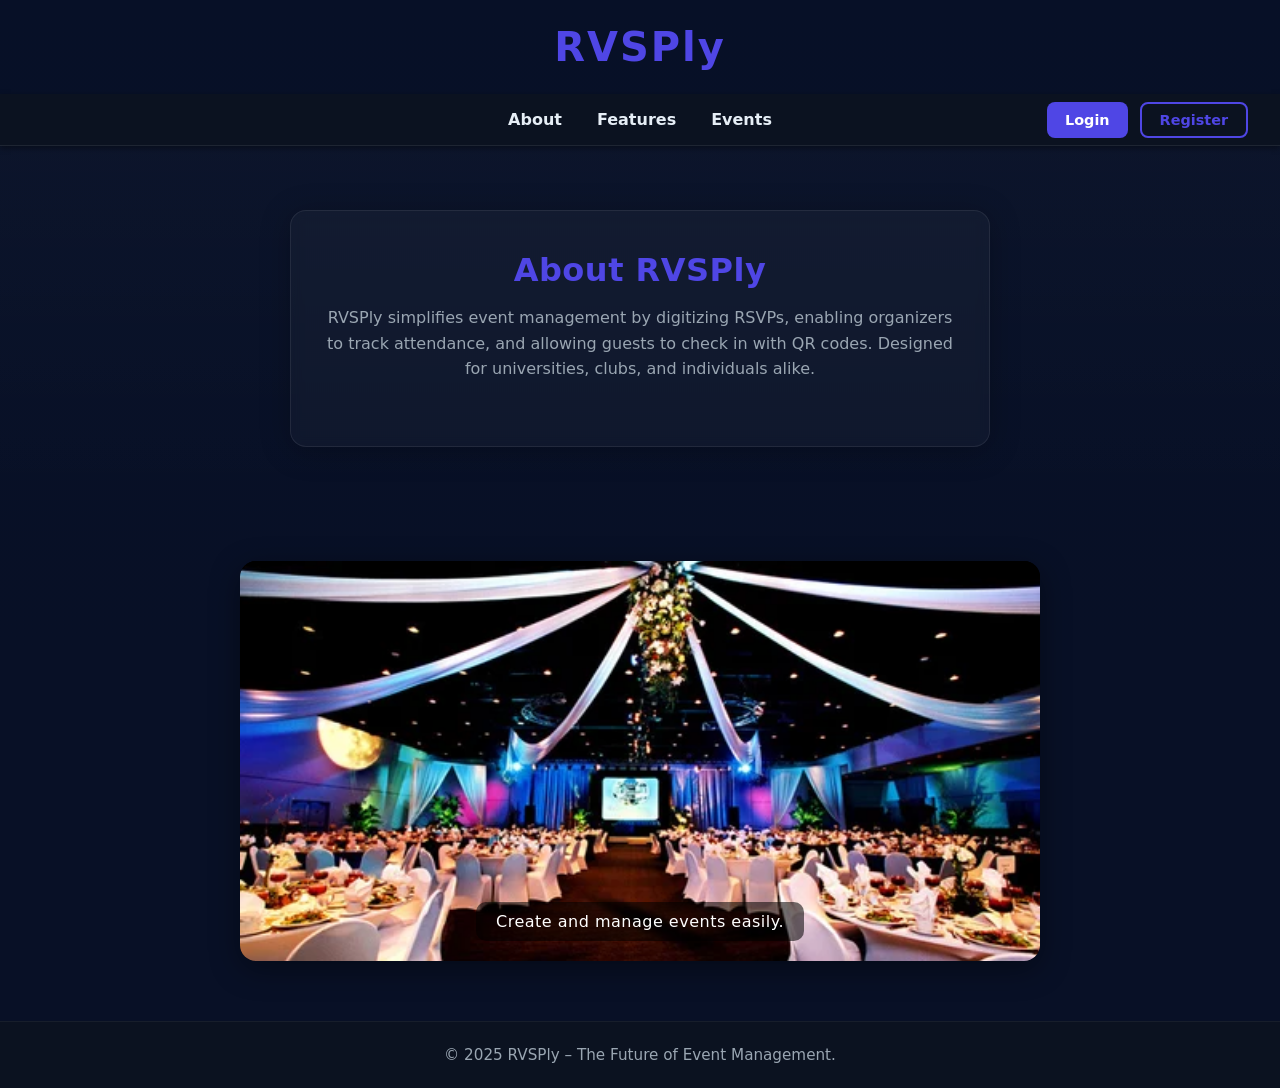
==== frontend/html/index.html @ 05a16db5 "Completed Project" ====
<!DOCTYPE html>
<html lang="en">
<head>
  <meta charset="UTF-8">
  <meta name="viewport" content="width=device-width, initial-scale=1.0">
  <title>RVSPly – The Future of Event Management</title>
  <link rel="stylesheet" href="../style/main.css">
</head>
<body>

  <!-- LOGO -->
  <header class="header">
    <h1 class="logo" id="logo">RVSPly</h1>
  </header>

<!-- NAVBAR -->
<nav class="navbar">
  <div class="nav-center">
    <ul class="nav-links">
      <li><a href="#about">About</a></li>
      <li><a href="#carousel">Features</a></li>
      <li><a href="dashboard.html">Events</a></li>
    </ul>
  </div>

  <div class="nav-auth">
    <button id="loginBtn" class="btn small">Login</button>
    <button id="registerBtn" class="btn ghost small">Register</button>
    <button id="logoutBtn" class="btn ghost small" style="display:none;">Logout</button>
  </div>
</nav>

  <!-- ABOUT SECTION -->
<section id="about" class="about">
  <div class="about-text">
    <h2>About RVSPly</h2>
    <p>
      RVSPly simplifies event management by digitizing RSVPs, enabling organizers to track attendance,
      and allowing guests to check in with QR codes. Designed for universities, clubs, and individuals alike.
    </p>
  </div>
</section>


  <!-- CAROUSEL SECTION -->
  <section id="carousel" class="carousel">
  <div class="slides">
    <div class="slide active">
      <img src="../images/carousel1.jpg" alt="Slide 1">
      <div class="caption">Create and manage events easily.</div>
    </div>
    <div class="slide">
      <img src="../images/carousel2.jpg" alt="Slide 2">
      <div class="caption">RSVP online with a click.</div>
    </div>
    <div class="slide">
      <img src="../images/carousel3.jpg" alt="Slide 3">
      <div class="caption">QR-based guest check-in.</div>
    </div>
  </div>
</section>

  
  <!-- LOGIN MODAL -->
<div id="loginModal" class="modal-overlay">
  <div class="modal-box">
    <h2>Login to Continue</h2>
    <p>Please login to view and manage events.</p>

    <input type="text" id="loginUsername" placeholder="Username">
    <input type="password" id="loginPassword" placeholder="Password">

    <div class="modal-actions">
      <button id="confirmLogin" class="btn small">Login</button>
      <button id="cancelLogin" class="btn ghost small">Cancel</button>
    </div>

    <div class="modal-footer">
      <p>New to <strong>RVSPly</strong>? 
        <a href="#" id="openRegisterLink">Create an account</a>
      </p>
    </div>
  </div>
</div>


<!-- REGISTER MODAL -->
<div id="registerModal" class="modal-overlay">
  <div class="modal-box">
    <h2>Create an Account</h2>
    <p>Register to start managing and attending events with RVSPly.</p>

    <input type="text" id="regUsername" placeholder="Username">
    <input type="email" id="regEmail" placeholder="Email Address">
    <input type="password" id="regPassword" placeholder="Password">

    <div class="modal-actions">
      <button id="confirmRegister" class="btn small">Register</button>
      <button id="cancelRegister" class="btn ghost small">Cancel</button>
    </div>

    <div class="modal-footer">
      <p>Already have an account? 
        <a href="#" id="openLoginLink">Login here</a>
      </p>
    </div>
  </div>
</div>


<!-- FOOTER -->
  <footer>
    <p>© 2025 RVSPly – The Future of Event Management.</p>
  </footer>


<script src="../script/main.js"></script>
<script>
document.addEventListener("DOMContentLoaded", () => {
  const slides = document.querySelectorAll(".slide");
  const slidesContainer = document.querySelector(".slides");
  let currentSlide = 0;
  const totalSlides = slides.length;

  // Auto Slide
  function showSlide(index) {
    slidesContainer.style.transform = `translateX(-${index * 100}%)`;
    slides.forEach((slide, i) => {
      slide.classList.toggle("active", i === index);
    });
  }

  function nextSlide() {
    currentSlide = (currentSlide + 1) % totalSlides;
    showSlide(currentSlide);
  }

  let autoSlide = setInterval(nextSlide, 2000); 

  // Pause on hover
  const carousel = document.querySelector(".carousel");
  carousel.addEventListener("mouseenter", () => clearInterval(autoSlide));
  carousel.addEventListener("mouseleave", () => autoSlide = setInterval(nextSlide, 3500));

  // Swipe for mobile
  let startX = 0;
  carousel.addEventListener("touchstart", (e) => (startX = e.touches[0].clientX));
  carousel.addEventListener("touchend", (e) => {
    const endX = e.changedTouches[0].clientX;
    if (startX - endX > 50) nextSlide(); // swipe left → next
    if (endX - startX > 50) {
      currentSlide = (currentSlide - 1 + totalSlides) % totalSlides;
      showSlide(currentSlide); // swipe right → prev
    }
  });

  // Initial setup
  showSlide(currentSlide);
});
</script>

</body>
</html>
---- frontend/style/main.css ----
:root {
  --bg: #0f1724;
  --card: #0b1220;
  --muted: #9aa6b2;
  --accent: #4f46e5;
  --glass: rgba(255, 255, 255, 0.04);
}

* {
  margin: 0;
  padding: 0;
  box-sizing: border-box;
  font-family: Inter, ui-sans-serif, system-ui, -apple-system, "Segoe UI", Roboto, "Helvetica Neue", Arial;
}

body {
  background: linear-gradient(180deg, #071027 0%, #081026 60%);
  color: #e6eef6;
  padding: 0;
  overflow-x: hidden;
}

/* HEADER (Logo) */
.header {
  text-align: center;
  padding: 1.5rem 0;
}

.logo {
  font-size: 2.5rem;
  font-weight: 800;
  color: var(--accent);
  cursor: pointer;
  letter-spacing: 2px;
  transition: 0.3s ease;
}

.logo:hover {
  color: #706eff;
}

/* NAVBAR (Refined Center Alignment + Animated Buttons) */
.navbar {
  display: flex;
  justify-content: center;
  align-items: center;
  background: var(--card);
  padding: 1rem 2rem;
  border-bottom: 1px solid rgba(255, 255, 255, 0.08);
  box-shadow: 0 2px 6px rgba(0, 0, 0, 0.4);
  position: relative;
}

/* Center the main links */
.nav-center {
  flex: 1;
  display: flex;
  justify-content: center;
}

.nav-links {
  list-style: none;
  display: flex;
  gap: 35px;
}

.nav-links a {
  text-decoration: none;
  color: #e6eef6;
  font-weight: 600;
  transition: color 0.3s ease;
}

.nav-links a:hover {
  color: var(--accent);
}

/* Auth buttons aligned right */
.nav-auth {
  position: absolute;
  right: 2rem;
  display: flex;
  gap: 12px;
}

/* Button base style */
.btn.small {
  padding: 8px 18px;
  font-size: 0.9rem;
  border-radius: 8px;
  cursor: pointer;
  transition: all 0.3s ease;
}

/* Login (solid blue) */
.btn.small {
  background: var(--accent);
  color: #fff;
  border: none;
  font-weight: 600;
  box-shadow: 0 0 0 rgba(79, 70, 229, 0);
}

.btn.small:hover {
  background: #5b54ff;
  transform: translateY(-2px);
  box-shadow: 0 6px 20px rgba(79, 70, 229, 0.4);
}

.btn.small:active {
  transform: scale(0.96);
}

/* Register (outlined) */
.btn.ghost.small {
  background: transparent;
  border: 2px solid var(--accent);
  color: var(--accent);
}

.btn.ghost.small:hover {
  background: var(--accent);
  color: #fff;
  box-shadow: 0 6px 20px rgba(79, 70, 229, 0.3);
}

.btn.ghost.small:active {
  transform: scale(0.96);
}


/* ABOUT SECTION */
/* ABOUT SECTION (Polished Card Style) */
.about {
  display: flex;
  justify-content: center;
  align-items: center;
  padding: 4rem 1.5rem;
  background: linear-gradient(180deg, rgba(255,255,255,0.02), transparent);
}

.about-text {
  background: rgba(255, 255, 255, 0.03);
  backdrop-filter: blur(6px);
  border: 1px solid rgba(255, 255, 255, 0.08);
  padding: 2.5rem 2rem;
  border-radius: 16px;
  max-width: 700px;
  text-align: center;
  box-shadow: 0 4px 30px rgba(0, 0, 0, 0.25);
  transition: transform 0.3s ease, box-shadow 0.3s ease;
}

.about-text:hover {
  transform: translateY(-4px);
  box-shadow: 0 8px 40px rgba(0, 0, 0, 0.4);
}

.about h2 {
  font-size: 2rem;
  color: var(--accent);
  margin-bottom: 1rem;
  letter-spacing: 0.5px;
}

.about p {
  color: var(--muted);
  line-height: 1.6;
  margin-bottom: 1.5rem;
  font-size: 1rem;
}

.login-options {
  margin-top: 1.5rem;
}

.login-options .btn {
  margin: 0 10px;
}


/* CAROUSEL (Boxed Version — Cleaned) */
#carousel {
  margin-top: 50px;
  margin-bottom: 60px;
}

.carousel {
  position: relative;
  width: 80%;
  max-width: 800px;
  height: 400px;
  margin: 3rem auto;
  border-radius: 16px;
  overflow: hidden;
  background: var(--card);
  box-shadow: 0 8px 30px rgba(0, 0, 0, 0.4);
}

.slides {
  display: flex;
   transition: transform 0.8s cubic-bezier(0.45, 0, 0.55, 1);
  height: 100%;
  width: 100%;
}

.slide {
  min-width: 100%;
  flex-shrink: 0;
  height: 100%;
  position: relative;
  display: flex;
  align-items: center;
  justify-content: center;
  background: #000;
}


.slide img {
  width: 100%;
  height: 100%;
  object-fit: cover;
  object-position: center;
  border-radius: 12px;
  transition: transform 0.5s ease;
}


.slide img:hover {
  transform: scale(1.02);
}

.caption {
  position: absolute;
  bottom: 20px;
  left: 50%;
  transform: translateX(-50%);
  background: rgba(0, 0, 0, 0.55);
  color: white;
  padding: 10px 20px;
  border-radius: 10px;
  font-size: 1rem;
  letter-spacing: 0.5px;
  text-align: center;
}


/* FOOTER */
footer {
  background: var(--card);
  color: var(--muted);
  text-align: center;
  padding: 1.5rem 0;
  font-size: 0.95rem;
  border-top: 1px solid rgba(255, 255, 255, 0.05);
  margin-top: 2rem;
}

/* LOGIN MODAL */
.modal-overlay {
  position: fixed;
  inset: 0;
  background: rgba(0, 0, 0, 0.65);
  display: none;
  justify-content: center;
  align-items: center;
  z-index: 999;
  backdrop-filter: blur(4px);
}



.modal-box h2 {
  color: var(--accent);
  margin-bottom: 0.5rem;
}

.modal-box p {
  color: var(--muted);
  margin-bottom: 1rem;
}

.modal-box input {
  width: 100%;
  padding: 10px;
  margin-bottom: 1rem;
  border-radius: 8px;
  border: 1px solid rgba(255, 255, 255, 0.08);
  background: rgba(255, 255, 255, 0.03);
  color: #e6eef6;
}

.modal-actions {
  display: flex;
  justify-content: center;
  gap: 10px;
}

@keyframes fadeIn {
  from {
    opacity: 0;
    transform: translateY(-10px);
  }
  to {
    opacity: 1;
    transform: translateY(0);
  }
}
@keyframes slideDown {
  from {
    opacity: 0;
    transform: translateY(-30px);
  }
  to {
    opacity: 1;
    transform: translateY(0);
  }
}

.modal-box {
  background: var(--card);
  padding: 2rem;
  border-radius: 14px;
  width: 90%;
  max-width: 400px;
  text-align: center;
  box-shadow: 0 10px 40px rgba(0, 0, 0, 0.5);
  animation: fadeIn 0.3s ease;
}
.modal-footer {
  margin-top: 1rem;
  text-align: center;
  color: var(--muted);
  font-size: 0.9rem;
}

.modal-footer a {
  color: var(--accent);
  text-decoration: none;
  font-weight: 600;
  margin-left: 4px;
  transition: color 0.3s ease;
}

.modal-footer a:hover {
  color: #706eff;
  text-decoration: underline;
}

.modal-footer a {
  color: var(--accent);
  text-decoration: none;
  font-weight: 600;
  transition: 0.2s ease;
}

.modal-footer a:hover {
  text-decoration: underline;
  color: #706eff;
}
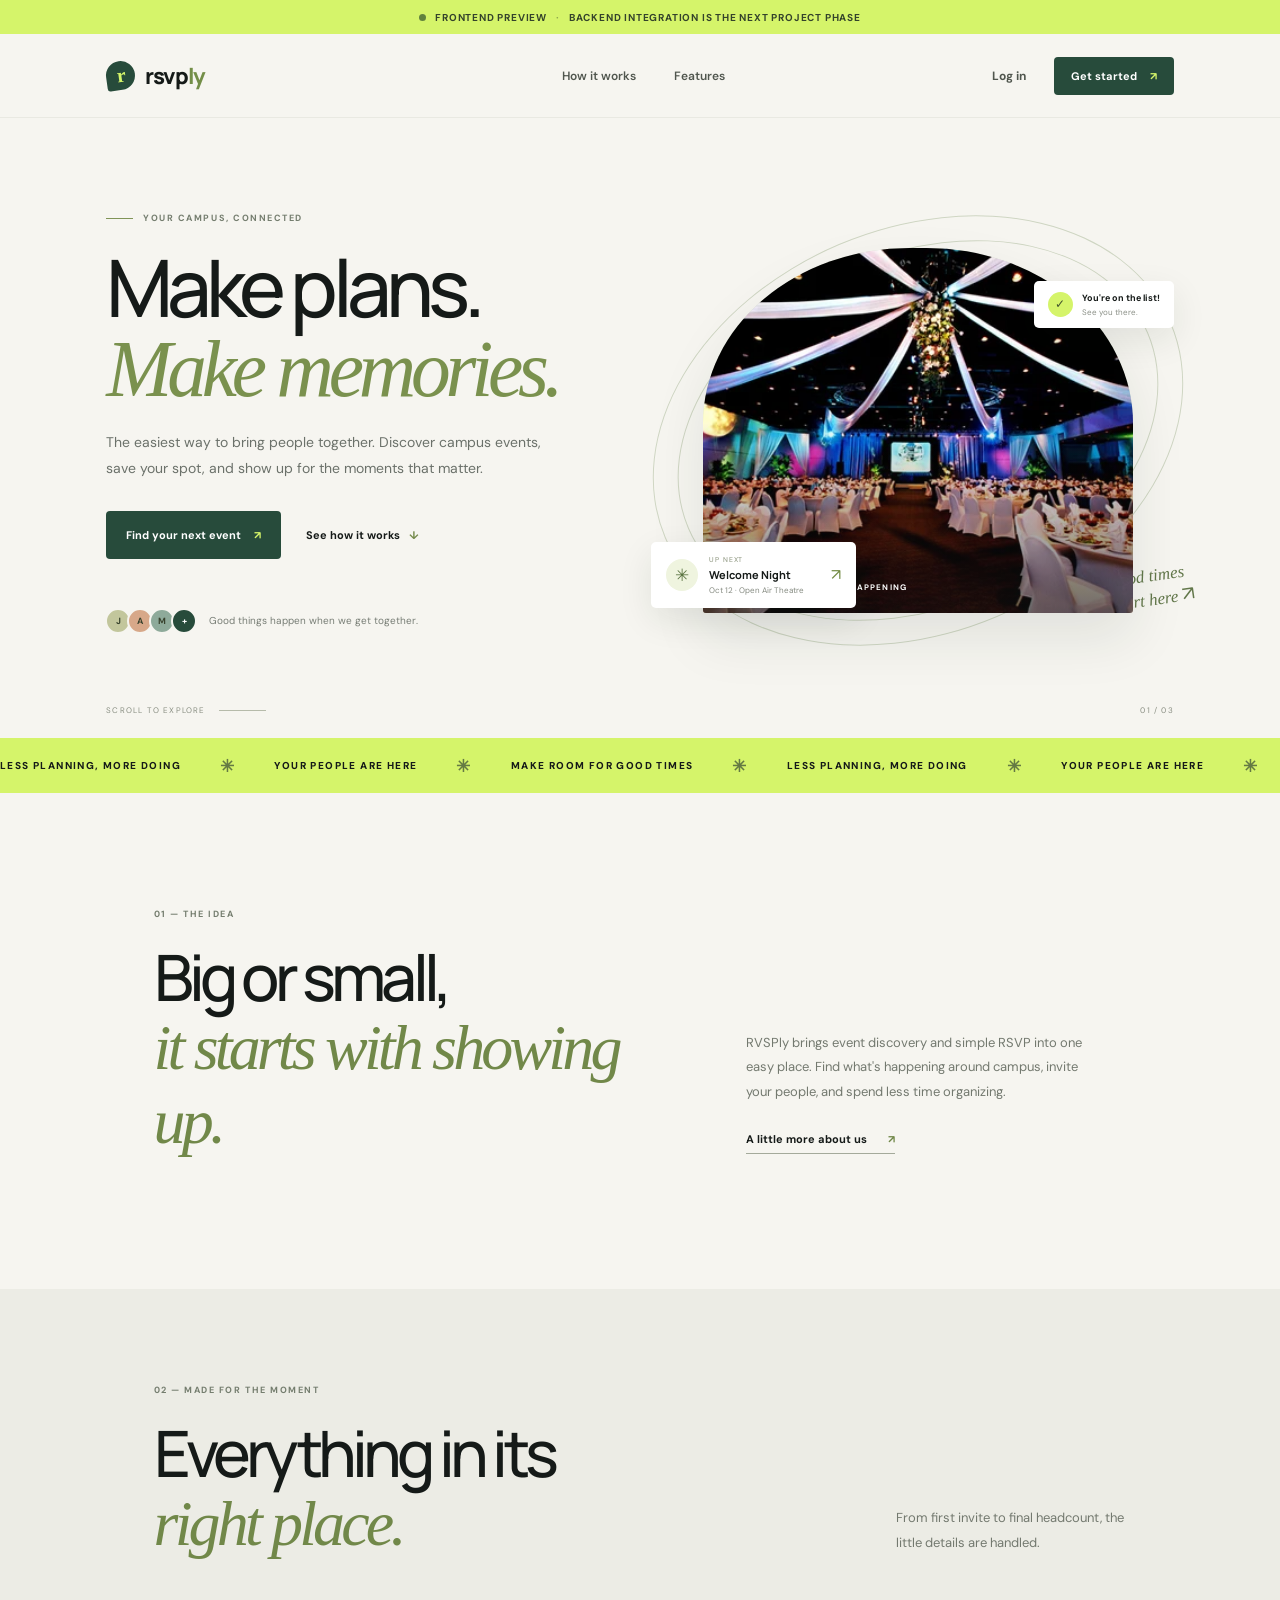
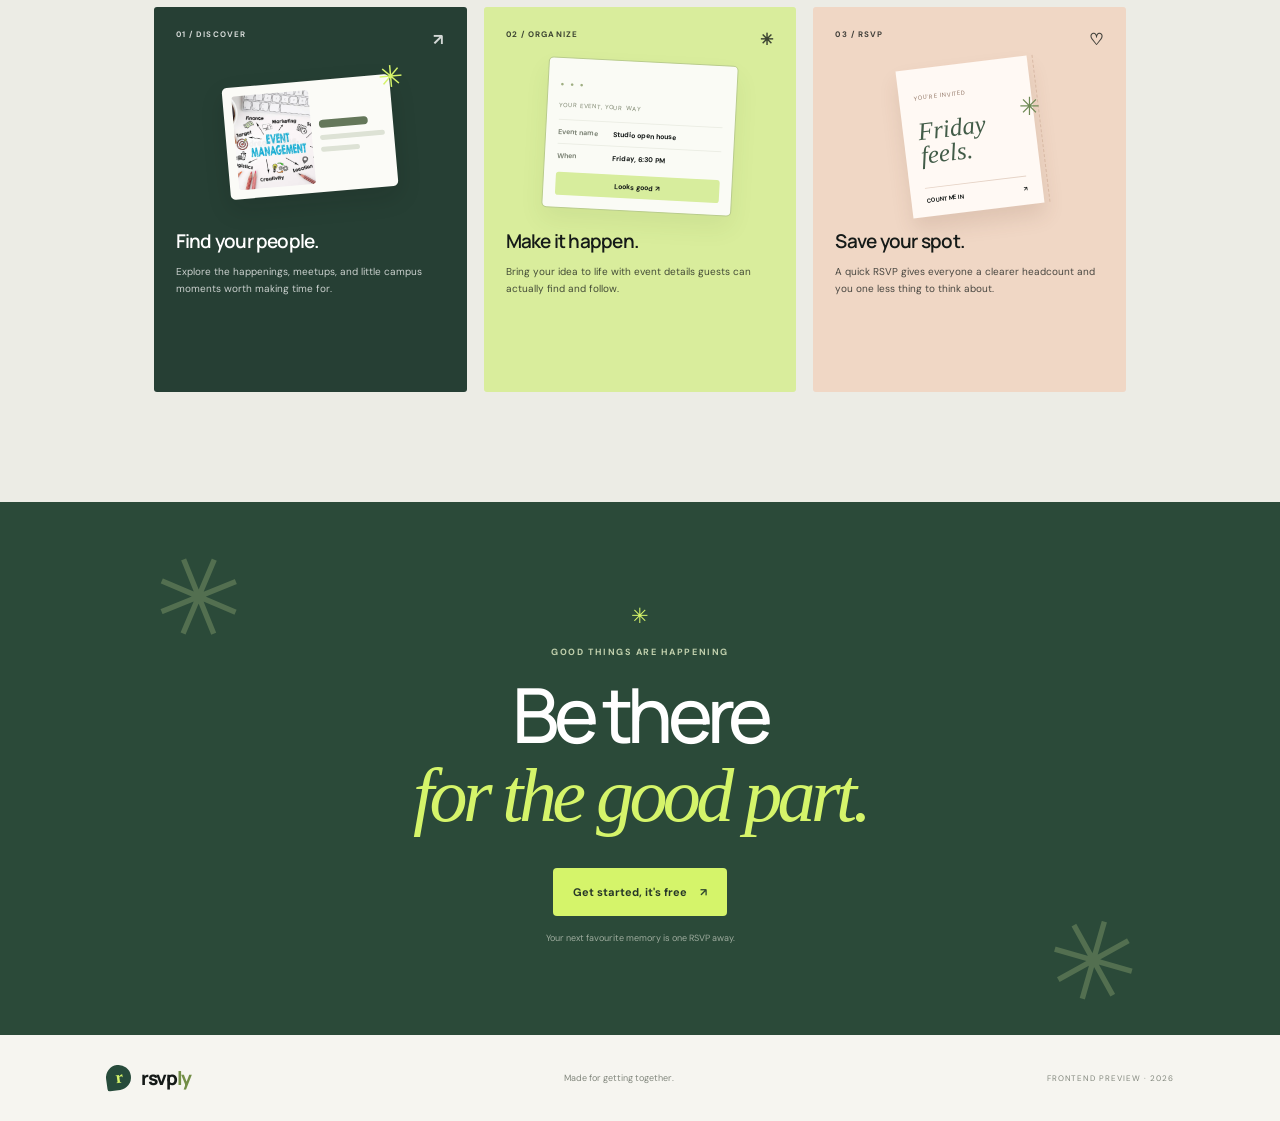
==== commit d3858b85: "Complete standalone frontend preview" ====
--- a/frontend/html/index.html
+++ b/frontend/html/index.html
@@ -3,161 +3,36 @@
 <head>
   <meta charset="UTF-8">
   <meta name="viewport" content="width=device-width, initial-scale=1.0">
-  <title>RVSPly – The Future of Event Management</title>
+  <meta name="theme-color" content="#10141d">
+  <meta name="description" content="RVSPly makes campus event planning and RSVPs feel effortless.">
+  <title>RVSPly — Events worth showing up for</title>
+  <link rel="preconnect" href="https://fonts.googleapis.com">
+  <link rel="preconnect" href="https://fonts.gstatic.com" crossorigin>
+  <link href="https://fonts.googleapis.com/css2?family=DM+Sans:wght@400;500;600;700&family=Manrope:wght@400;500;600;700;800&display=swap" rel="stylesheet">
   <link rel="stylesheet" href="../style/main.css">
 </head>
 <body>
+  <div class="demo-banner"><span class="status-dot"></span> Frontend preview <span class="banner-divider">·</span> Backend integration is the next project phase</div>
+  <header class="site-header">
+    <a class="brand" href="index.html" aria-label="RVSPly home"><span class="brand-mark">r</span><span>rsvp<span class="brand-accent">ly</span></span></a>
+    <nav class="nav-links" aria-label="Main navigation"><a href="#how-it-works">How it works</a><a href="#features">Features</a></nav>
+    <div class="nav-auth"><button id="loginBtn" class="btn btn-text">Log in</button><button id="registerBtn" class="btn btn-primary btn-nav">Get started <span>↗</span></button><button id="logoutBtn" class="btn btn-text" style="display:none;">Log out</button></div>
+  </header>
+  <main>
+    <section class="hero">
+      <div class="hero-copy"><div class="eyebrow"><span class="eyebrow-line"></span> YOUR CAMPUS, CONNECTED</div><h1>Make plans.<br><span>Make memories.</span></h1><p class="hero-description">The easiest way to bring people together. Discover campus events, save your spot, and show up for the moments that matter.</p><div class="hero-actions"><button class="btn btn-primary btn-large" id="heroGetStarted">Find your next event <span>↗</span></button><a class="text-link" href="#how-it-works">See how it works <span>↓</span></a></div><div class="social-proof"><div class="avatar-stack"><span>J</span><span>A</span><span>M</span><span>+</span></div><span>Good things happen when we get together.</span></div></div>
+      <div class="hero-visual"><div class="visual-orbit orbit-one"></div><div class="visual-orbit orbit-two"></div><div class="hero-photo"><img src="../images/carousel1.jpg" alt="Friends enjoying a campus event"><div class="photo-overlay"></div><div class="photo-label"><span class="live-dot"></span> SOMETHING GOOD IS HAPPENING</div></div><div class="floating-card event-float"><span class="float-icon">✳</span><div><small>UP NEXT</small><strong>Welcome Night</strong><span>Oct 12 · Open Air Theatre</span></div><span class="float-arrow">↗</span></div><div class="floating-card rsvp-float"><div class="rsvp-check">✓</div><div><strong>You're on the list!</strong><span>See you there.</span></div></div><div class="scribble">good times<br>start here <span>↗</span></div></div>
+      <div class="hero-bottom"><span>SCROLL TO EXPLORE</span><span class="scroll-line"></span><span>01 / 03</span></div>
+    </section>
+    <section class="ticker" aria-label="Platform highlights"><div class="ticker-track"><span>LESS PLANNING, MORE DOING</span><i>✳</i><span>YOUR PEOPLE ARE HERE</span><i>✳</i><span>MAKE ROOM FOR GOOD TIMES</span><i>✳</i><span>LESS PLANNING, MORE DOING</span><i>✳</i><span>YOUR PEOPLE ARE HERE</span><i>✳</i></div></section>
+    <section class="intro section-wrap" id="how-it-works"><div class="section-kicker">01 — THE IDEA</div><div class="intro-grid"><h2>Big or small,<br><em>it starts with showing up.</em></h2><div class="intro-copy"><p>RVSPly brings event discovery and simple RSVP into one easy place. Find what's happening around campus, invite your people, and spend less time organizing.</p><a href="#features" class="underlined-link">A little more about us <span>↗</span></a></div></div></section>
+    <section class="feature-section section-wrap" id="features"><div class="section-heading"><div><div class="section-kicker">02 — MADE FOR THE MOMENT</div><h2>Everything in its<br><em>right place.</em></h2></div><p>From first invite to final headcount, the little details are handled.</p></div><div class="feature-grid"><article class="feature-card feature-dark"><div class="feature-top"><span>01 / DISCOVER</span><span class="feature-symbol">↗</span></div><div class="feature-art discover-art"><div class="mini-event"><div class="mini-image"></div><div class="mini-lines"><i></i><i></i><i></i></div><span class="mini-star">✳</span></div></div><h3>Find your people.</h3><p>Explore the happenings, meetups, and little campus moments worth making time for.</p></article><article class="feature-card feature-lime"><div class="feature-top"><span>02 / ORGANIZE</span><span class="feature-symbol">✳</span></div><div class="feature-art organize-art"><div class="organize-window"><span class="window-dots">● ● ●</span><span class="window-title">YOUR EVENT, YOUR WAY</span><div class="window-row"><b>Event name</b><i>Studio open house</i></div><div class="window-row"><b>When</b><i>Friday, 6:30 PM</i></div><div class="window-button">Looks good ↗</div></div></div><h3>Make it happen.</h3><p>Bring your idea to life with event details guests can actually find and follow.</p></article><article class="feature-card feature-peach"><div class="feature-top"><span>03 / RSVP</span><span class="feature-symbol">♡</span></div><div class="feature-art rsvp-art"><div class="ticket-card"><span>YOU'RE INVITED</span><b>Friday<br>feels.</b><div class="ticket-bottom"><span>COUNT ME IN</span><span>↗</span></div></div><span class="ticket-spark">✳</span></div><h3>Save your spot.</h3><p>A quick RSVP gives everyone a clearer headcount and you one less thing to think about.</p></article></div></section>
+    <section class="closing-cta"><div class="cta-spark">✳</div><div class="section-kicker">GOOD THINGS ARE HAPPENING</div><h2>Be there<br><em>for the good part.</em></h2><button class="btn btn-light btn-large" id="bottomGetStarted">Get started, it's free <span>↗</span></button><span class="cta-note">Your next favourite memory is one RSVP away.</span><div class="cta-doodle doodle-left">✳</div><div class="cta-doodle doodle-right">✳</div></section>
+  </main>
+  <footer class="site-footer"><a class="brand footer-brand" href="index.html"><span class="brand-mark">r</span><span>rsvp<span class="brand-accent">ly</span></span></a><span>Made for getting together.</span><span>FRONTEND PREVIEW · 2026</span></footer>
 
-  <!-- LOGO -->
-  <header class="header">
-    <h1 class="logo" id="logo">RVSPly</h1>
-  </header>
-
-<!-- NAVBAR -->
-<nav class="navbar">
-  <div class="nav-center">
-    <ul class="nav-links">
-      <li><a href="#about">About</a></li>
-      <li><a href="#carousel">Features</a></li>
-      <li><a href="dashboard.html">Events</a></li>
-    </ul>
-  </div>
-
-  <div class="nav-auth">
-    <button id="loginBtn" class="btn small">Login</button>
-    <button id="registerBtn" class="btn ghost small">Register</button>
-    <button id="logoutBtn" class="btn ghost small" style="display:none;">Logout</button>
-  </div>
-</nav>
-
-  <!-- ABOUT SECTION -->
-<section id="about" class="about">
-  <div class="about-text">
-    <h2>About RVSPly</h2>
-    <p>
-      RVSPly simplifies event management by digitizing RSVPs, enabling organizers to track attendance,
-      and allowing guests to check in with QR codes. Designed for universities, clubs, and individuals alike.
-    </p>
-  </div>
-</section>
-
-
-  <!-- CAROUSEL SECTION -->
-  <section id="carousel" class="carousel">
-  <div class="slides">
-    <div class="slide active">
-      <img src="../images/carousel1.jpg" alt="Slide 1">
-      <div class="caption">Create and manage events easily.</div>
-    </div>
-    <div class="slide">
-      <img src="../images/carousel2.jpg" alt="Slide 2">
-      <div class="caption">RSVP online with a click.</div>
-    </div>
-    <div class="slide">
-      <img src="../images/carousel3.jpg" alt="Slide 3">
-      <div class="caption">QR-based guest check-in.</div>
-    </div>
-  </div>
-</section>
-
-  
-  <!-- LOGIN MODAL -->
-<div id="loginModal" class="modal-overlay">
-  <div class="modal-box">
-    <h2>Login to Continue</h2>
-    <p>Please login to view and manage events.</p>
-
-    <input type="text" id="loginUsername" placeholder="Username">
-    <input type="password" id="loginPassword" placeholder="Password">
-
-    <div class="modal-actions">
-      <button id="confirmLogin" class="btn small">Login</button>
-      <button id="cancelLogin" class="btn ghost small">Cancel</button>
-    </div>
-
-    <div class="modal-footer">
-      <p>New to <strong>RVSPly</strong>? 
-        <a href="#" id="openRegisterLink">Create an account</a>
-      </p>
-    </div>
-  </div>
-</div>
-
-
-<!-- REGISTER MODAL -->
-<div id="registerModal" class="modal-overlay">
-  <div class="modal-box">
-    <h2>Create an Account</h2>
-    <p>Register to start managing and attending events with RVSPly.</p>
-
-    <input type="text" id="regUsername" placeholder="Username">
-    <input type="email" id="regEmail" placeholder="Email Address">
-    <input type="password" id="regPassword" placeholder="Password">
-
-    <div class="modal-actions">
-      <button id="confirmRegister" class="btn small">Register</button>
-      <button id="cancelRegister" class="btn ghost small">Cancel</button>
-    </div>
-
-    <div class="modal-footer">
-      <p>Already have an account? 
-        <a href="#" id="openLoginLink">Login here</a>
-      </p>
-    </div>
-  </div>
-</div>
-
-
-<!-- FOOTER -->
-  <footer>
-    <p>© 2025 RVSPly – The Future of Event Management.</p>
-  </footer>
-
-
-<script src="../script/main.js"></script>
-<script>
-document.addEventListener("DOMContentLoaded", () => {
-  const slides = document.querySelectorAll(".slide");
-  const slidesContainer = document.querySelector(".slides");
-  let currentSlide = 0;
-  const totalSlides = slides.length;
-
-  // Auto Slide
-  function showSlide(index) {
-    slidesContainer.style.transform = `translateX(-${index * 100}%)`;
-    slides.forEach((slide, i) => {
-      slide.classList.toggle("active", i === index);
-    });
-  }
-
-  function nextSlide() {
-    currentSlide = (currentSlide + 1) % totalSlides;
-    showSlide(currentSlide);
-  }
-
-  let autoSlide = setInterval(nextSlide, 2000); 
-
-  // Pause on hover
-  const carousel = document.querySelector(".carousel");
-  carousel.addEventListener("mouseenter", () => clearInterval(autoSlide));
-  carousel.addEventListener("mouseleave", () => autoSlide = setInterval(nextSlide, 3500));
-
-  // Swipe for mobile
-  let startX = 0;
-  carousel.addEventListener("touchstart", (e) => (startX = e.touches[0].clientX));
-  carousel.addEventListener("touchend", (e) => {
-    const endX = e.changedTouches[0].clientX;
-    if (startX - endX > 50) nextSlide(); // swipe left → next
-    if (endX - startX > 50) {
-      currentSlide = (currentSlide - 1 + totalSlides) % totalSlides;
-      showSlide(currentSlide); // swipe right → prev
-    }
-  });
-
-  // Initial setup
-  showSlide(currentSlide);
-});
-</script>
-
+  <div id="loginModal" class="modal-overlay"><section class="modal-box" role="dialog" aria-modal="true" aria-labelledby="loginTitle"><button class="modal-close" id="cancelLogin" aria-label="Close">×</button><div class="modal-kicker">WELCOME BACK</div><h2 id="loginTitle">Good to see you.</h2><p>Sign in and see what's happening.</p><label for="loginUsername">Username</label><input id="loginUsername" type="text" placeholder="Your username" autocomplete="username"><label for="loginPassword">Password</label><input id="loginPassword" type="password" placeholder="Your password" autocomplete="current-password"><button id="confirmLogin" class="btn btn-primary modal-submit">Log in <span>↗</span></button><div class="modal-footer">New to RVSPly? <a href="#" id="openRegisterLink">Create an account</a></div><p class="demo-caption">Preview mode: demo account details stay in this browser.</p></section></div>
+  <div id="registerModal" class="modal-overlay"><section class="modal-box" role="dialog" aria-modal="true" aria-labelledby="registerTitle"><button class="modal-close" id="cancelRegister" aria-label="Close">×</button><div class="modal-kicker">COME ON IN</div><h2 id="registerTitle">Let's make plans.</h2><p>Create a preview account to explore the frontend.</p><label for="regUsername">Name</label><input id="regUsername" type="text" placeholder="What should we call you?" autocomplete="name"><label for="regEmail">Email</label><input id="regEmail" type="email" placeholder="you@example.com" autocomplete="email"><label for="regPassword">Password</label><input id="regPassword" type="password" placeholder="Create a password" autocomplete="new-password"><button id="confirmRegister" class="btn btn-primary modal-submit">Create account <span>↗</span></button><div class="modal-footer">Already joined? <a href="#" id="openLoginLink">Log in</a></div><p class="demo-caption">Preview account is saved locally; no backend is connected yet.</p></section></div>
+  <script src="../script/config.js"></script><script src="../script/main.js"></script>
 </body>
-</html>
+</html>
--- a/frontend/style/main.css
+++ b/frontend/style/main.css
@@ -1,360 +1,4 @@
-:root {
-  --bg: #0f1724;
-  --card: #0b1220;
-  --muted: #9aa6b2;
-  --accent: #4f46e5;
-  --glass: rgba(255, 255, 255, 0.04);
-}
-
-* {
-  margin: 0;
-  padding: 0;
-  box-sizing: border-box;
-  font-family: Inter, ui-sans-serif, system-ui, -apple-system, "Segoe UI", Roboto, "Helvetica Neue", Arial;
-}
-
-body {
-  background: linear-gradient(180deg, #071027 0%, #081026 60%);
-  color: #e6eef6;
-  padding: 0;
-  overflow-x: hidden;
-}
-
-/* HEADER (Logo) */
-.header {
-  text-align: center;
-  padding: 1.5rem 0;
-}
-
-.logo {
-  font-size: 2.5rem;
-  font-weight: 800;
-  color: var(--accent);
-  cursor: pointer;
-  letter-spacing: 2px;
-  transition: 0.3s ease;
-}
-
-.logo:hover {
-  color: #706eff;
-}
-
-/* NAVBAR (Refined Center Alignment + Animated Buttons) */
-.navbar {
-  display: flex;
-  justify-content: center;
-  align-items: center;
-  background: var(--card);
-  padding: 1rem 2rem;
-  border-bottom: 1px solid rgba(255, 255, 255, 0.08);
-  box-shadow: 0 2px 6px rgba(0, 0, 0, 0.4);
-  position: relative;
-}
-
-/* Center the main links */
-.nav-center {
-  flex: 1;
-  display: flex;
-  justify-content: center;
-}
-
-.nav-links {
-  list-style: none;
-  display: flex;
-  gap: 35px;
-}
-
-.nav-links a {
-  text-decoration: none;
-  color: #e6eef6;
-  font-weight: 600;
-  transition: color 0.3s ease;
-}
-
-.nav-links a:hover {
-  color: var(--accent);
-}
-
-/* Auth buttons aligned right */
-.nav-auth {
-  position: absolute;
-  right: 2rem;
-  display: flex;
-  gap: 12px;
-}
-
-/* Button base style */
-.btn.small {
-  padding: 8px 18px;
-  font-size: 0.9rem;
-  border-radius: 8px;
-  cursor: pointer;
-  transition: all 0.3s ease;
-}
-
-/* Login (solid blue) */
-.btn.small {
-  background: var(--accent);
-  color: #fff;
-  border: none;
-  font-weight: 600;
-  box-shadow: 0 0 0 rgba(79, 70, 229, 0);
-}
-
-.btn.small:hover {
-  background: #5b54ff;
-  transform: translateY(-2px);
-  box-shadow: 0 6px 20px rgba(79, 70, 229, 0.4);
-}
-
-.btn.small:active {
-  transform: scale(0.96);
-}
-
-/* Register (outlined) */
-.btn.ghost.small {
-  background: transparent;
-  border: 2px solid var(--accent);
-  color: var(--accent);
-}
-
-.btn.ghost.small:hover {
-  background: var(--accent);
-  color: #fff;
-  box-shadow: 0 6px 20px rgba(79, 70, 229, 0.3);
-}
-
-.btn.ghost.small:active {
-  transform: scale(0.96);
-}
-
-
-/* ABOUT SECTION */
-/* ABOUT SECTION (Polished Card Style) */
-.about {
-  display: flex;
-  justify-content: center;
-  align-items: center;
-  padding: 4rem 1.5rem;
-  background: linear-gradient(180deg, rgba(255,255,255,0.02), transparent);
-}
-
-.about-text {
-  background: rgba(255, 255, 255, 0.03);
-  backdrop-filter: blur(6px);
-  border: 1px solid rgba(255, 255, 255, 0.08);
-  padding: 2.5rem 2rem;
-  border-radius: 16px;
-  max-width: 700px;
-  text-align: center;
-  box-shadow: 0 4px 30px rgba(0, 0, 0, 0.25);
-  transition: transform 0.3s ease, box-shadow 0.3s ease;
-}
-
-.about-text:hover {
-  transform: translateY(-4px);
-  box-shadow: 0 8px 40px rgba(0, 0, 0, 0.4);
-}
-
-.about h2 {
-  font-size: 2rem;
-  color: var(--accent);
-  margin-bottom: 1rem;
-  letter-spacing: 0.5px;
-}
-
-.about p {
-  color: var(--muted);
-  line-height: 1.6;
-  margin-bottom: 1.5rem;
-  font-size: 1rem;
-}
-
-.login-options {
-  margin-top: 1.5rem;
-}
-
-.login-options .btn {
-  margin: 0 10px;
-}
-
-
-/* CAROUSEL (Boxed Version — Cleaned) */
-#carousel {
-  margin-top: 50px;
-  margin-bottom: 60px;
-}
-
-.carousel {
-  position: relative;
-  width: 80%;
-  max-width: 800px;
-  height: 400px;
-  margin: 3rem auto;
-  border-radius: 16px;
-  overflow: hidden;
-  background: var(--card);
-  box-shadow: 0 8px 30px rgba(0, 0, 0, 0.4);
-}
-
-.slides {
-  display: flex;
-   transition: transform 0.8s cubic-bezier(0.45, 0, 0.55, 1);
-  height: 100%;
-  width: 100%;
-}
-
-.slide {
-  min-width: 100%;
-  flex-shrink: 0;
-  height: 100%;
-  position: relative;
-  display: flex;
-  align-items: center;
-  justify-content: center;
-  background: #000;
-}
-
-
-.slide img {
-  width: 100%;
-  height: 100%;
-  object-fit: cover;
-  object-position: center;
-  border-radius: 12px;
-  transition: transform 0.5s ease;
-}
-
-
-.slide img:hover {
-  transform: scale(1.02);
-}
-
-.caption {
-  position: absolute;
-  bottom: 20px;
-  left: 50%;
-  transform: translateX(-50%);
-  background: rgba(0, 0, 0, 0.55);
-  color: white;
-  padding: 10px 20px;
-  border-radius: 10px;
-  font-size: 1rem;
-  letter-spacing: 0.5px;
-  text-align: center;
-}
-
-
-/* FOOTER */
-footer {
-  background: var(--card);
-  color: var(--muted);
-  text-align: center;
-  padding: 1.5rem 0;
-  font-size: 0.95rem;
-  border-top: 1px solid rgba(255, 255, 255, 0.05);
-  margin-top: 2rem;
-}
-
-/* LOGIN MODAL */
-.modal-overlay {
-  position: fixed;
-  inset: 0;
-  background: rgba(0, 0, 0, 0.65);
-  display: none;
-  justify-content: center;
-  align-items: center;
-  z-index: 999;
-  backdrop-filter: blur(4px);
-}
-
-
-
-.modal-box h2 {
-  color: var(--accent);
-  margin-bottom: 0.5rem;
-}
-
-.modal-box p {
-  color: var(--muted);
-  margin-bottom: 1rem;
-}
-
-.modal-box input {
-  width: 100%;
-  padding: 10px;
-  margin-bottom: 1rem;
-  border-radius: 8px;
-  border: 1px solid rgba(255, 255, 255, 0.08);
-  background: rgba(255, 255, 255, 0.03);
-  color: #e6eef6;
-}
-
-.modal-actions {
-  display: flex;
-  justify-content: center;
-  gap: 10px;
-}
-
-@keyframes fadeIn {
-  from {
-    opacity: 0;
-    transform: translateY(-10px);
-  }
-  to {
-    opacity: 1;
-    transform: translateY(0);
-  }
-}
-@keyframes slideDown {
-  from {
-    opacity: 0;
-    transform: translateY(-30px);
-  }
-  to {
-    opacity: 1;
-    transform: translateY(0);
-  }
-}
-
-.modal-box {
-  background: var(--card);
-  padding: 2rem;
-  border-radius: 14px;
-  width: 90%;
-  max-width: 400px;
-  text-align: center;
-  box-shadow: 0 10px 40px rgba(0, 0, 0, 0.5);
-  animation: fadeIn 0.3s ease;
-}
-.modal-footer {
-  margin-top: 1rem;
-  text-align: center;
-  color: var(--muted);
-  font-size: 0.9rem;
-}
-
-.modal-footer a {
-  color: var(--accent);
-  text-decoration: none;
-  font-weight: 600;
-  margin-left: 4px;
-  transition: color 0.3s ease;
-}
-
-.modal-footer a:hover {
-  color: #706eff;
-  text-decoration: underline;
-}
-
-.modal-footer a {
-  color: var(--accent);
-  text-decoration: none;
-  font-weight: 600;
-  transition: 0.2s ease;
-}
-
-.modal-footer a:hover {
-  text-decoration: underline;
-  color: #706eff;
-}
+:root{--ink:#151a18;--paper:#f6f5f0;--muted:#747b72;--line:#dedfd6;--lime:#d5f46a;--green:#274b3b;--serif:Georgia,'Times New Roman',serif;--sans:'DM Sans',sans-serif;--display:'Manrope',sans-serif}*{box-sizing:border-box}html{scroll-behavior:smooth}body{margin:0;background:var(--paper);color:var(--ink);font-family:var(--sans);-webkit-font-smoothing:antialiased}button,input,textarea{font:inherit}button{cursor:pointer}a{color:inherit;text-decoration:none}.demo-banner{height:34px;display:flex;align-items:center;justify-content:center;gap:9px;background:var(--lime);font-size:10px;font-weight:700;letter-spacing:.08em;text-transform:uppercase;color:#34432b}.status-dot,.live-dot{width:7px;height:7px;border-radius:50%;background:#60823d;display:inline-block}.banner-divider{opacity:.45}.site-header{height:84px;padding:0 8.3%;display:flex;align-items:center;justify-content:space-between;border-bottom:1px solid #e9e9e2}.brand{display:inline-flex;align-items:center;gap:10px;font-family:var(--display);font-size:22px;font-weight:800;letter-spacing:-1.4px}.brand-mark{width:29px;height:29px;display:grid;place-items:center;border-radius:50% 50% 50% 10%;background:var(--green);color:var(--lime);font:700 20px var(--serif);transform:rotate(-8deg)}.brand-accent{color:#738e47}.nav-links{display:flex;gap:38px;margin-left:100px}.nav-links a,.btn-text{font-size:12px;font-weight:600;color:#50564e;transition:color .2s}.nav-links a:hover,.btn-text:hover{color:#718a42}.nav-auth{display:flex;align-items:center;gap:18px}.btn{border:0;border-radius:4px;font-weight:700;transition:transform .2s,background .2s,box-shadow .2s}.btn:hover{transform:translateY(-2px)}.btn-text{padding:10px;background:none}.btn-primary{background:var(--green);color:white}.btn-primary:hover{background:#355e4b;box-shadow:0 8px 20px #274b3b25}.btn-nav{padding:12px 17px;font-size:11px}.btn-nav span,.btn-large span{margin-left:10px;color:var(--lime)}.hero{position:relative;min-height:620px;padding:80px 8.3% 75px;display:grid;grid-template-columns:1fr 1.02fr;align-items:center;gap:5%;overflow:hidden}.hero-copy{position:relative;z-index:2;padding-bottom:15px}.eyebrow,.section-kicker,.modal-kicker{display:flex;align-items:center;gap:10px;font-size:9px;letter-spacing:.17em;font-weight:700;color:#747d6e}.eyebrow-line{width:27px;height:1px;background:#809457}.hero h1,.section-heading h2,.intro h2,.closing-cta h2,.dashboard-intro h1{font:500 clamp(56px,6.2vw,86px)/.99 var(--display);letter-spacing:-.075em;margin:24px 0 22px}.hero h1 span{font:italic 500 1em/.98 var(--serif);letter-spacing:-.065em;color:#7a914e}.hero-description{max-width:440px;color:#6b716a;line-height:1.8;font-size:14px}.hero-actions{display:flex;align-items:center;gap:25px;margin-top:30px}.btn-large{padding:17px 20px;font-size:11px}.text-link,.underlined-link{font-size:11px;font-weight:700}.text-link span{margin-left:6px;color:#748a4b}.social-proof{display:flex;align-items:center;gap:12px;margin-top:49px;color:#777d75;font-size:10px}.avatar-stack{display:flex;padding-left:3px}.avatar-stack span{width:26px;height:26px;border:2px solid var(--paper);border-radius:50%;margin-left:-4px;display:grid;place-items:center;background:#c2c69c;color:#38422d;font-size:9px;font-weight:700}.avatar-stack span:nth-child(2){background:#d7a889}.avatar-stack span:nth-child(3){background:#8eaa9a}.avatar-stack span:nth-child(4){background:var(--green);color:white}.hero-visual{height:440px;position:relative;display:flex;align-items:center;justify-content:center}.hero-photo{position:relative;z-index:1;width:min(84%,480px);height:365px;overflow:hidden;border-radius:48% 48% 3px 3px;background:#d5ddcd;box-shadow:0 25px 55px #18271b18}.hero-photo img{width:100%;height:100%;object-fit:cover;object-position:center}.photo-overlay{position:absolute;inset:0;background:linear-gradient(180deg,transparent 48%,#1119)}.photo-label{position:absolute;bottom:21px;left:23px;color:#fff;font-size:8px;font-weight:700;letter-spacing:.15em}.photo-label .live-dot{background:var(--lime);margin-right:7px}.visual-orbit{position:absolute;border:1px solid #cfd6c3;border-radius:50%;transform:rotate(-23deg)}.orbit-one{width:500px;height:355px}.orbit-two{width:550px;height:405px}.floating-card{position:absolute;z-index:2;display:flex;align-items:center;background:#fff;padding:13px 15px;box-shadow:0 12px 35px #18271b17;border-radius:5px}.event-float{left:-2%;bottom:43px;gap:11px}.float-icon{width:32px;height:32px;border-radius:50%;background:#eff4df;color:#597340;display:grid;place-items:center;font-size:17px}.event-float div{display:grid;gap:3px}.event-float small{font-size:7px;letter-spacing:.12em;color:#879078}.event-float strong{font:700 11px var(--display)}.event-float div span{font-size:8px;color:#858a80}.float-arrow{margin-left:16px;color:#718a42}.rsvp-float{right:0;top:70px;gap:9px;padding:11px 14px}.rsvp-check{width:25px;height:25px;border-radius:50%;display:grid;place-items:center;background:var(--lime);color:#42542d;font-size:12px}.rsvp-float div:last-child{display:grid;gap:3px}.rsvp-float strong{font-size:9px}.rsvp-float span{font-size:8px;color:#8a8f86}.scribble{position:absolute;right:-4%;bottom:40px;font:italic 17px/1.05 var(--serif);color:#62774a;transform:rotate(-8deg)}.scribble span{font:20px var(--sans)}.hero-bottom{position:absolute;bottom:23px;left:8.3%;right:8.3%;display:flex;align-items:center;gap:13px;color:#8a8f83;font-size:8px;letter-spacing:.15em}.scroll-line{height:1px;width:47px;background:#b6bbaa}.hero-bottom span:last-child{margin-left:auto}.ticker{overflow:hidden;background:var(--lime);height:55px;display:flex;align-items:center}.ticker-track{min-width:max-content;display:flex;align-items:center;gap:39px;animation:marquee 32s linear infinite;font-size:10px;letter-spacing:.14em;font-weight:800}.ticker-track i{font-style:normal;font-size:17px;color:#647a43}@keyframes marquee{to{transform:translateX(-35%)}}.section-wrap{padding-left:12%;padding-right:12%}.intro{padding-top:115px;padding-bottom:130px}.intro-grid{display:grid;grid-template-columns:1.15fr .85fr;align-items:end;gap:8%}.intro h2,.section-heading h2{font-size:clamp(42px,5vw,66px);line-height:1.06;margin:23px 0 0}.intro h2 em,.section-heading h2 em,.closing-cta h2 em,.dashboard-intro h1 em{font:italic 500 1em var(--serif);color:#718849;letter-spacing:-.06em}.intro-copy{padding-bottom:5px}.intro-copy p,.section-heading>p{font-size:13px;line-height:1.9;color:#73796f;max-width:360px}.underlined-link{display:inline-block;margin-top:14px;padding-bottom:7px;border-bottom:1px solid #a4aa9b}.underlined-link span{margin-left:18px;color:#718849}.feature-section{background:#ecece5;padding-top:95px;padding-bottom:110px}.section-heading{display:flex;justify-content:space-between;align-items:end;margin-bottom:46px}.section-heading>p{max-width:230px;margin:0 0 5px}.feature-grid{display:grid;grid-template-columns:repeat(3,1fr);gap:17px}.feature-card{min-height:385px;padding:22px;display:flex;flex-direction:column;border-radius:3px}.feature-dark{background:#263f34;color:#fff}.feature-lime{background:#d9ed9c}.feature-peach{background:#f0d7c5}.feature-top{display:flex;justify-content:space-between;font-size:8px;font-weight:700;letter-spacing:.14em;opacity:.8}.feature-symbol{font-size:16px}.feature-art{height:174px;display:grid;place-items:center;position:relative}.mini-event{width:168px;height:112px;padding:9px;background:#fbfbf7;border-radius:5px;display:grid;grid-template-columns:1fr .85fr;gap:8px;position:relative;transform:rotate(-5deg);box-shadow:0 10px 25px #1112}.mini-image{background:url('../images/carousel2.jpg') center/cover;border-radius:3px}.mini-lines{display:flex;flex-direction:column;justify-content:center;gap:7px}.mini-lines i{height:5px;border-radius:5px;background:#dde2d5}.mini-lines i:first-child{width:75%;height:8px;background:#64775a}.mini-lines i:last-child{width:60%}.mini-star{position:absolute;right:-14px;top:-17px;color:var(--lime);font-size:30px}.organize-window{width:190px;padding:12px;background:#fafbf5;border:1px solid #b9cc8c;border-radius:5px;box-shadow:0 12px 25px #39532212;transform:rotate(3deg)}.window-dots{font-size:6px;letter-spacing:2px;color:#9eae81}.window-title{display:block;margin:10px 0;color:#7b846d;font-size:6px;letter-spacing:.12em}.window-row{display:grid;grid-template-columns:55px 1fr;padding:7px 0;border-top:1px solid #eceee5;font-size:7px}.window-row b{color:#7e8577}.window-row i{font-style:normal;font-weight:700}.window-button{background:#d7ed9d;text-align:center;padding:7px;margin-top:5px;border-radius:3px;font-size:7px;font-weight:700}.ticket-card{width:132px;height:148px;padding:15px;background:#fff9f4;box-shadow:0 12px 20px #66432d20;transform:rotate(-7deg);position:relative}.ticket-card:after{content:'';position:absolute;right:-6px;top:0;bottom:0;border-right:1px dashed #d8b9a5}.ticket-card>span{font-size:6px;letter-spacing:.13em;color:#927766}.ticket-card b{display:block;margin-top:15px;font:italic 25px/.95 var(--serif);color:#425c48}.ticket-bottom{position:absolute;bottom:12px;left:15px;right:15px;border-top:1px solid #e6d4c7;padding-top:8px;display:flex;justify-content:space-between;font-size:6px;font-weight:700}.ticket-spark{position:absolute;right:24%;top:23%;font-size:25px;color:#6e8954}.feature-card h3{font:600 19px var(--display);letter-spacing:-.04em;margin:4px 0 9px}.feature-card>p{font-size:10px;line-height:1.7;max-width:260px;margin:0;opacity:.76}.closing-cta{position:relative;overflow:hidden;text-align:center;background:#2b4a39;color:#fff;padding:100px 20px 91px}.closing-cta .section-kicker{justify-content:center;color:#c1d0ad}.cta-spark{color:var(--lime);font-size:21px;margin-bottom:16px}.closing-cta h2{font-size:clamp(50px,6vw,76px);margin:19px 0 29px}.closing-cta h2 em{color:var(--lime)}.btn-light{background:var(--lime);color:#273728}.btn-light:hover{background:#e4ffa0}.btn-light span{color:#31492f}.cta-note{display:block;margin-top:16px;font-size:9px;color:#d0d6ca;opacity:.7}.cta-doodle{position:absolute;color:#c9df94;opacity:.25;font-size:110px}.doodle-left{left:12%;top:25px;transform:rotate(-22deg)}.doodle-right{right:11%;bottom:1px;transform:rotate(16deg)}.site-footer{min-height:86px;padding:20px 8.3%;display:flex;align-items:center;justify-content:space-between;color:#83887e;font-size:9px}.footer-brand{color:var(--ink);font-size:19px}.footer-brand .brand-mark{width:25px;height:25px;font-size:17px}.site-footer>span:last-child{font-size:8px;letter-spacing:.12em}.modal-overlay{position:fixed;inset:0;z-index:20;display:none;align-items:center;justify-content:center;padding:20px;background:#121713a6;backdrop-filter:blur(5px)}.modal-box{position:relative;width:min(100%,430px);max-height:90vh;overflow:auto;background:var(--paper);padding:39px 39px 30px;border-radius:5px;box-shadow:0 25px 80px #0003;animation:modal-in .22s ease-out}@keyframes modal-in{from{opacity:0;transform:translateY(10px)}to{opacity:1;transform:translateY(0)}}.modal-close{position:absolute;right:17px;top:13px;border:0;background:none;font-size:27px;color:#74796f}.modal-kicker{margin-bottom:13px}.modal-box h2{font:600 31px var(--display);letter-spacing:-.06em;margin:0 0 8px}.modal-box>p{color:#777d72;font-size:11px;line-height:1.6;margin:0 0 20px}.modal-box label{display:block;font-size:10px;font-weight:700;margin:13px 0 6px}.modal-box input,.modal-box textarea,.modal-box select{width:100%;border:1px solid #dfe0d7;background:#fff;padding:12px;border-radius:3px;font-size:11px;color:var(--ink);outline:none}.modal-box input:focus,.modal-box textarea:focus{border-color:#718849;box-shadow:0 0 0 3px #71884915}.modal-box textarea{min-height:76px;resize:vertical}.modal-submit{width:100%;padding:14px;margin-top:18px;text-align:left;font-size:11px}.modal-submit span{float:right;color:var(--lime)}.modal-footer{text-align:center;margin-top:18px;font-size:10px;color:#74796f}.modal-footer a{color:#496c48;font-weight:700;text-decoration:underline;text-underline-offset:3px}.demo-caption{margin:13px 0 0!important;text-align:center;font-size:9px!important;color:#999d91!important}
+@media(max-width:900px){.site-header{padding:0 5%}.hero{padding-left:6%;padding-right:6%;gap:2%}.hero-visual{transform:scale(.9);transform-origin:center}.section-wrap{padding-left:8%;padding-right:8%}.nav-links{margin-left:0}.intro-grid{gap:4%}.feature-card{padding:17px;min-height:360px}}
+@media(max-width:650px){.demo-banner{font-size:8px;letter-spacing:.04em}.site-header{height:68px;padding:0 5%}.brand{font-size:19px}.nav-links{display:none}.nav-auth{gap:8px}.btn-nav{padding:10px 12px;font-size:10px}.hero{display:flex;flex-direction:column;align-items:stretch;padding:58px 7% 62px;gap:0}.hero h1{font-size:62px}.hero-description{font-size:13px}.social-proof{margin-top:30px}.hero-visual{height:330px;margin:18px -4% 0;transform:none}.hero-photo{height:275px;width:78%}.orbit-one{width:360px;height:260px}.orbit-two{width:400px;height:300px}.rsvp-float{right:0;top:31px}.event-float{left:-2%;bottom:21px}.scribble{right:0;bottom:14px;font-size:14px}.hero-bottom{left:7%;right:7%;bottom:17px}.ticker{height:46px}.ticker-track{font-size:8px;gap:25px}.intro{padding-top:76px;padding-bottom:82px}.intro-grid{grid-template-columns:1fr;gap:23px}.intro h2,.section-heading h2{font-size:47px}.intro-copy p{font-size:12px}.feature-section{padding-top:72px;padding-bottom:75px}.section-heading{display:block;margin-bottom:30px}.section-heading>p{margin-top:17px}.feature-grid{grid-template-columns:1fr;gap:13px}.feature-card{min-height:345px;padding:22px}.feature-art{height:155px}.closing-cta{padding:77px 18px 70px}.closing-cta h2{font-size:54px}.cta-doodle{font-size:66px}.doodle-left{left:2%}.doodle-right{right:2%}.site-footer{padding:17px 6%;gap:13px;flex-wrap:wrap}.site-footer>span:nth-child(2){display:none}.site-footer>span:last-child{margin-left:auto;font-size:7px}.modal-box{padding:34px 24px 25px}.hero-actions{gap:15px}.btn-large{padding:15px 14px;font-size:10px}}
+@media(prefers-reduced-motion:reduce){*,*:before,*:after{scroll-behavior:auto!important;animation-duration:.01ms!important;animation-iteration-count:1!important;transition-duration:.01ms!important}}
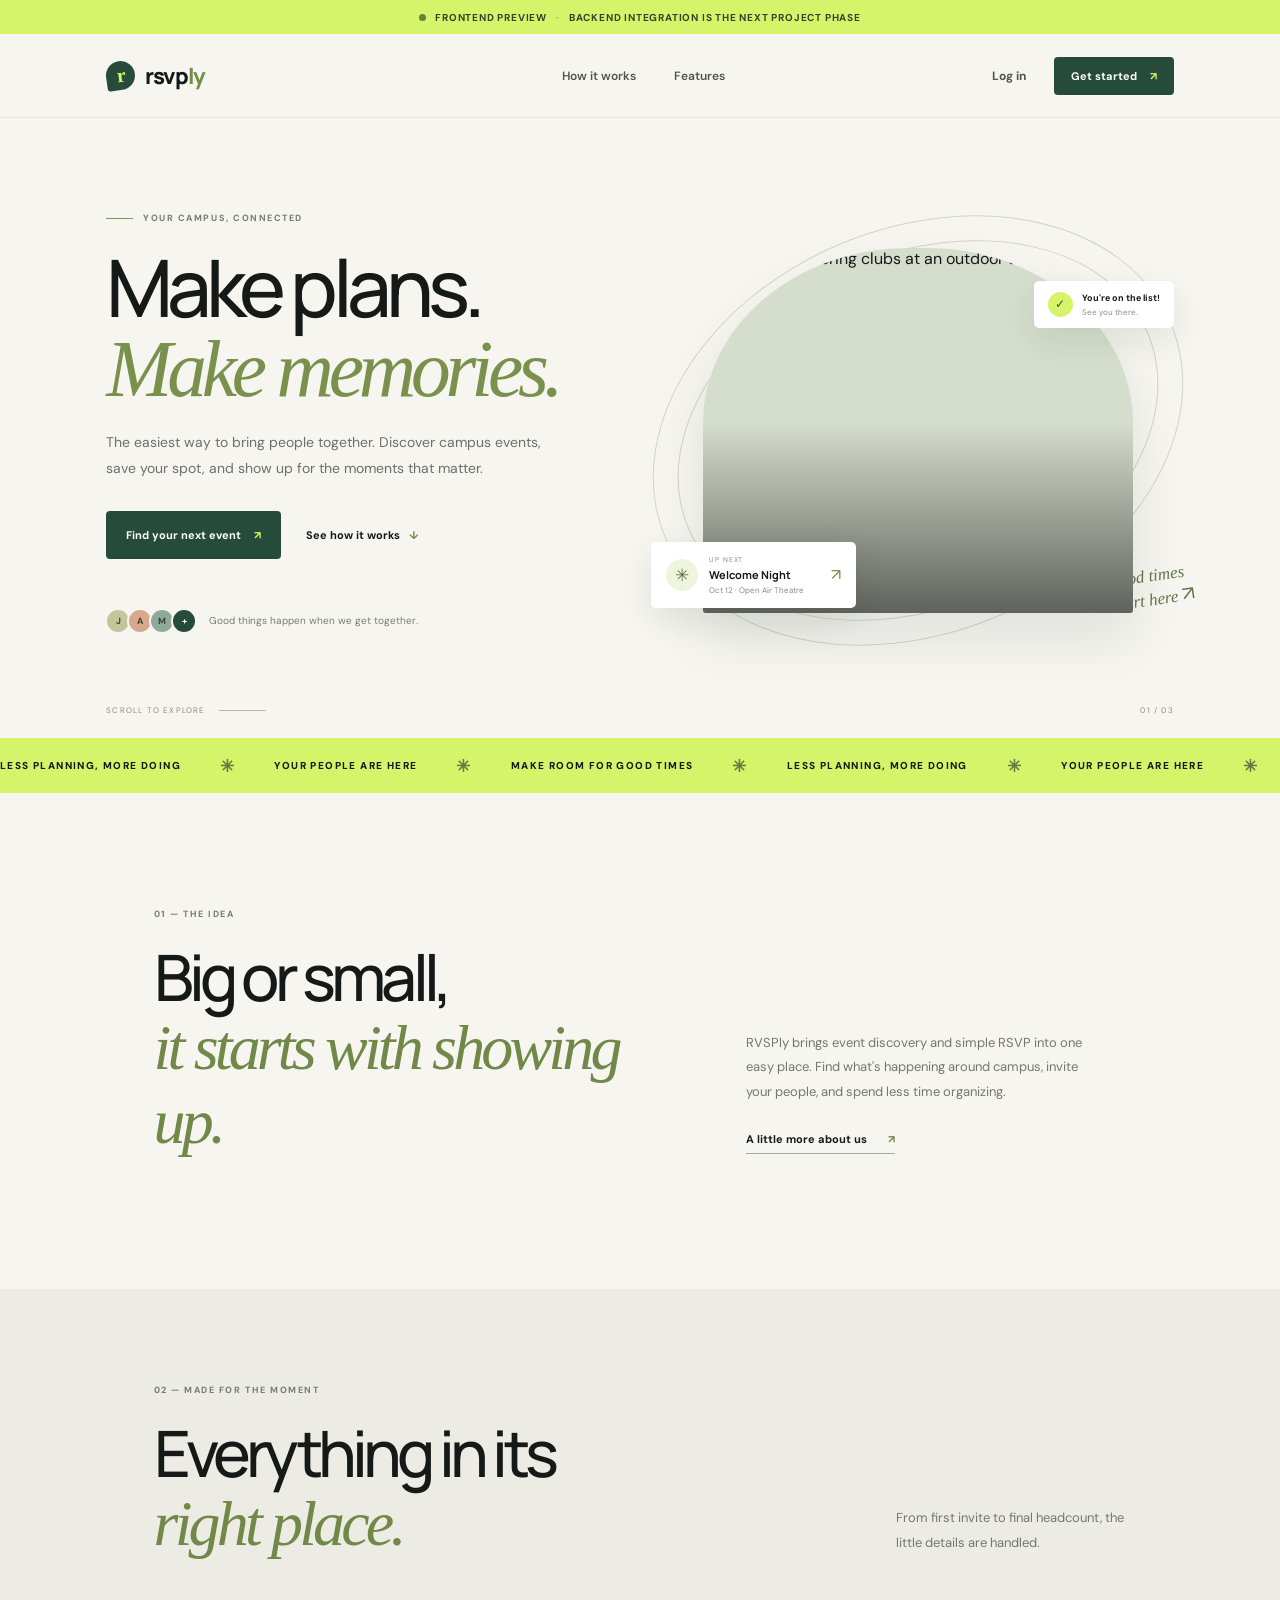
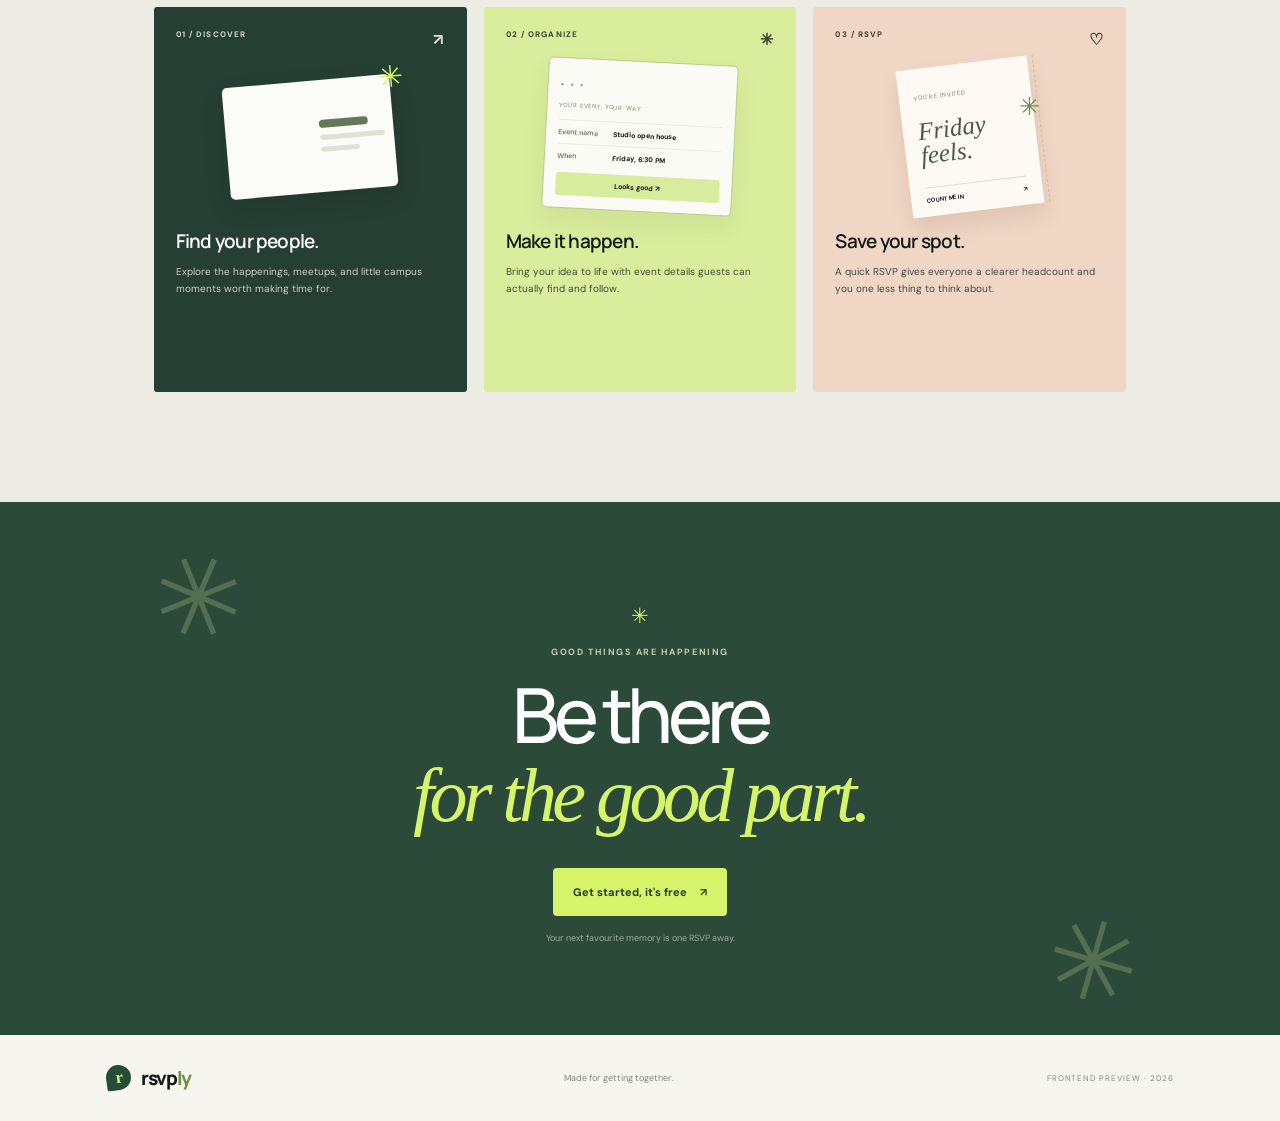
==== commit 4dda3fc9: "Use campus event imagery on landing page" ====
--- a/frontend/html/index.html
+++ b/frontend/html/index.html
@@ -21,7 +21,7 @@
   <main>
     <section class="hero">
       <div class="hero-copy"><div class="eyebrow"><span class="eyebrow-line"></span> YOUR CAMPUS, CONNECTED</div><h1>Make plans.<br><span>Make memories.</span></h1><p class="hero-description">The easiest way to bring people together. Discover campus events, save your spot, and show up for the moments that matter.</p><div class="hero-actions"><button class="btn btn-primary btn-large" id="heroGetStarted">Find your next event <span>↗</span></button><a class="text-link" href="#how-it-works">See how it works <span>↓</span></a></div><div class="social-proof"><div class="avatar-stack"><span>J</span><span>A</span><span>M</span><span>+</span></div><span>Good things happen when we get together.</span></div></div>
-      <div class="hero-visual"><div class="visual-orbit orbit-one"></div><div class="visual-orbit orbit-two"></div><div class="hero-photo"><img src="../images/carousel1.jpg" alt="Friends enjoying a campus event"><div class="photo-overlay"></div><div class="photo-label"><span class="live-dot"></span> SOMETHING GOOD IS HAPPENING</div></div><div class="floating-card event-float"><span class="float-icon">✳</span><div><small>UP NEXT</small><strong>Welcome Night</strong><span>Oct 12 · Open Air Theatre</span></div><span class="float-arrow">↗</span></div><div class="floating-card rsvp-float"><div class="rsvp-check">✓</div><div><strong>You're on the list!</strong><span>See you there.</span></div></div><div class="scribble">good times<br>start here <span>↗</span></div></div>
+      <div class="hero-visual"><div class="visual-orbit orbit-one"></div><div class="visual-orbit orbit-two"></div><div class="hero-photo"><img src="https://images.unsplash.com/photo-1662148982057-f3fa6428836f?auto=format&fit=crop&fm=jpg&q=80&w=1400" alt="Students exploring clubs at an outdoor university fair"><div class="photo-overlay"></div><div class="photo-label"><span class="live-dot"></span> CAMPUS CLUBS FAIR</div></div><div class="floating-card event-float"><span class="float-icon">✳</span><div><small>UP NEXT</small><strong>Welcome Night</strong><span>Oct 12 · Open Air Theatre</span></div><span class="float-arrow">↗</span></div><div class="floating-card rsvp-float"><div class="rsvp-check">✓</div><div><strong>You're on the list!</strong><span>See you there.</span></div></div><div class="scribble">good times<br>start here <span>↗</span></div></div>
       <div class="hero-bottom"><span>SCROLL TO EXPLORE</span><span class="scroll-line"></span><span>01 / 03</span></div>
     </section>
     <section class="ticker" aria-label="Platform highlights"><div class="ticker-track"><span>LESS PLANNING, MORE DOING</span><i>✳</i><span>YOUR PEOPLE ARE HERE</span><i>✳</i><span>MAKE ROOM FOR GOOD TIMES</span><i>✳</i><span>LESS PLANNING, MORE DOING</span><i>✳</i><span>YOUR PEOPLE ARE HERE</span><i>✳</i></div></section>
--- a/frontend/style/main.css
+++ b/frontend/style/main.css
@@ -1,4 +1,4 @@
-:root{--ink:#151a18;--paper:#f6f5f0;--muted:#747b72;--line:#dedfd6;--lime:#d5f46a;--green:#274b3b;--serif:Georgia,'Times New Roman',serif;--sans:'DM Sans',sans-serif;--display:'Manrope',sans-serif}*{box-sizing:border-box}html{scroll-behavior:smooth}body{margin:0;background:var(--paper);color:var(--ink);font-family:var(--sans);-webkit-font-smoothing:antialiased}button,input,textarea{font:inherit}button{cursor:pointer}a{color:inherit;text-decoration:none}.demo-banner{height:34px;display:flex;align-items:center;justify-content:center;gap:9px;background:var(--lime);font-size:10px;font-weight:700;letter-spacing:.08em;text-transform:uppercase;color:#34432b}.status-dot,.live-dot{width:7px;height:7px;border-radius:50%;background:#60823d;display:inline-block}.banner-divider{opacity:.45}.site-header{height:84px;padding:0 8.3%;display:flex;align-items:center;justify-content:space-between;border-bottom:1px solid #e9e9e2}.brand{display:inline-flex;align-items:center;gap:10px;font-family:var(--display);font-size:22px;font-weight:800;letter-spacing:-1.4px}.brand-mark{width:29px;height:29px;display:grid;place-items:center;border-radius:50% 50% 50% 10%;background:var(--green);color:var(--lime);font:700 20px var(--serif);transform:rotate(-8deg)}.brand-accent{color:#738e47}.nav-links{display:flex;gap:38px;margin-left:100px}.nav-links a,.btn-text{font-size:12px;font-weight:600;color:#50564e;transition:color .2s}.nav-links a:hover,.btn-text:hover{color:#718a42}.nav-auth{display:flex;align-items:center;gap:18px}.btn{border:0;border-radius:4px;font-weight:700;transition:transform .2s,background .2s,box-shadow .2s}.btn:hover{transform:translateY(-2px)}.btn-text{padding:10px;background:none}.btn-primary{background:var(--green);color:white}.btn-primary:hover{background:#355e4b;box-shadow:0 8px 20px #274b3b25}.btn-nav{padding:12px 17px;font-size:11px}.btn-nav span,.btn-large span{margin-left:10px;color:var(--lime)}.hero{position:relative;min-height:620px;padding:80px 8.3% 75px;display:grid;grid-template-columns:1fr 1.02fr;align-items:center;gap:5%;overflow:hidden}.hero-copy{position:relative;z-index:2;padding-bottom:15px}.eyebrow,.section-kicker,.modal-kicker{display:flex;align-items:center;gap:10px;font-size:9px;letter-spacing:.17em;font-weight:700;color:#747d6e}.eyebrow-line{width:27px;height:1px;background:#809457}.hero h1,.section-heading h2,.intro h2,.closing-cta h2,.dashboard-intro h1{font:500 clamp(56px,6.2vw,86px)/.99 var(--display);letter-spacing:-.075em;margin:24px 0 22px}.hero h1 span{font:italic 500 1em/.98 var(--serif);letter-spacing:-.065em;color:#7a914e}.hero-description{max-width:440px;color:#6b716a;line-height:1.8;font-size:14px}.hero-actions{display:flex;align-items:center;gap:25px;margin-top:30px}.btn-large{padding:17px 20px;font-size:11px}.text-link,.underlined-link{font-size:11px;font-weight:700}.text-link span{margin-left:6px;color:#748a4b}.social-proof{display:flex;align-items:center;gap:12px;margin-top:49px;color:#777d75;font-size:10px}.avatar-stack{display:flex;padding-left:3px}.avatar-stack span{width:26px;height:26px;border:2px solid var(--paper);border-radius:50%;margin-left:-4px;display:grid;place-items:center;background:#c2c69c;color:#38422d;font-size:9px;font-weight:700}.avatar-stack span:nth-child(2){background:#d7a889}.avatar-stack span:nth-child(3){background:#8eaa9a}.avatar-stack span:nth-child(4){background:var(--green);color:white}.hero-visual{height:440px;position:relative;display:flex;align-items:center;justify-content:center}.hero-photo{position:relative;z-index:1;width:min(84%,480px);height:365px;overflow:hidden;border-radius:48% 48% 3px 3px;background:#d5ddcd;box-shadow:0 25px 55px #18271b18}.hero-photo img{width:100%;height:100%;object-fit:cover;object-position:center}.photo-overlay{position:absolute;inset:0;background:linear-gradient(180deg,transparent 48%,#1119)}.photo-label{position:absolute;bottom:21px;left:23px;color:#fff;font-size:8px;font-weight:700;letter-spacing:.15em}.photo-label .live-dot{background:var(--lime);margin-right:7px}.visual-orbit{position:absolute;border:1px solid #cfd6c3;border-radius:50%;transform:rotate(-23deg)}.orbit-one{width:500px;height:355px}.orbit-two{width:550px;height:405px}.floating-card{position:absolute;z-index:2;display:flex;align-items:center;background:#fff;padding:13px 15px;box-shadow:0 12px 35px #18271b17;border-radius:5px}.event-float{left:-2%;bottom:43px;gap:11px}.float-icon{width:32px;height:32px;border-radius:50%;background:#eff4df;color:#597340;display:grid;place-items:center;font-size:17px}.event-float div{display:grid;gap:3px}.event-float small{font-size:7px;letter-spacing:.12em;color:#879078}.event-float strong{font:700 11px var(--display)}.event-float div span{font-size:8px;color:#858a80}.float-arrow{margin-left:16px;color:#718a42}.rsvp-float{right:0;top:70px;gap:9px;padding:11px 14px}.rsvp-check{width:25px;height:25px;border-radius:50%;display:grid;place-items:center;background:var(--lime);color:#42542d;font-size:12px}.rsvp-float div:last-child{display:grid;gap:3px}.rsvp-float strong{font-size:9px}.rsvp-float span{font-size:8px;color:#8a8f86}.scribble{position:absolute;right:-4%;bottom:40px;font:italic 17px/1.05 var(--serif);color:#62774a;transform:rotate(-8deg)}.scribble span{font:20px var(--sans)}.hero-bottom{position:absolute;bottom:23px;left:8.3%;right:8.3%;display:flex;align-items:center;gap:13px;color:#8a8f83;font-size:8px;letter-spacing:.15em}.scroll-line{height:1px;width:47px;background:#b6bbaa}.hero-bottom span:last-child{margin-left:auto}.ticker{overflow:hidden;background:var(--lime);height:55px;display:flex;align-items:center}.ticker-track{min-width:max-content;display:flex;align-items:center;gap:39px;animation:marquee 32s linear infinite;font-size:10px;letter-spacing:.14em;font-weight:800}.ticker-track i{font-style:normal;font-size:17px;color:#647a43}@keyframes marquee{to{transform:translateX(-35%)}}.section-wrap{padding-left:12%;padding-right:12%}.intro{padding-top:115px;padding-bottom:130px}.intro-grid{display:grid;grid-template-columns:1.15fr .85fr;align-items:end;gap:8%}.intro h2,.section-heading h2{font-size:clamp(42px,5vw,66px);line-height:1.06;margin:23px 0 0}.intro h2 em,.section-heading h2 em,.closing-cta h2 em,.dashboard-intro h1 em{font:italic 500 1em var(--serif);color:#718849;letter-spacing:-.06em}.intro-copy{padding-bottom:5px}.intro-copy p,.section-heading>p{font-size:13px;line-height:1.9;color:#73796f;max-width:360px}.underlined-link{display:inline-block;margin-top:14px;padding-bottom:7px;border-bottom:1px solid #a4aa9b}.underlined-link span{margin-left:18px;color:#718849}.feature-section{background:#ecece5;padding-top:95px;padding-bottom:110px}.section-heading{display:flex;justify-content:space-between;align-items:end;margin-bottom:46px}.section-heading>p{max-width:230px;margin:0 0 5px}.feature-grid{display:grid;grid-template-columns:repeat(3,1fr);gap:17px}.feature-card{min-height:385px;padding:22px;display:flex;flex-direction:column;border-radius:3px}.feature-dark{background:#263f34;color:#fff}.feature-lime{background:#d9ed9c}.feature-peach{background:#f0d7c5}.feature-top{display:flex;justify-content:space-between;font-size:8px;font-weight:700;letter-spacing:.14em;opacity:.8}.feature-symbol{font-size:16px}.feature-art{height:174px;display:grid;place-items:center;position:relative}.mini-event{width:168px;height:112px;padding:9px;background:#fbfbf7;border-radius:5px;display:grid;grid-template-columns:1fr .85fr;gap:8px;position:relative;transform:rotate(-5deg);box-shadow:0 10px 25px #1112}.mini-image{background:url('../images/carousel2.jpg') center/cover;border-radius:3px}.mini-lines{display:flex;flex-direction:column;justify-content:center;gap:7px}.mini-lines i{height:5px;border-radius:5px;background:#dde2d5}.mini-lines i:first-child{width:75%;height:8px;background:#64775a}.mini-lines i:last-child{width:60%}.mini-star{position:absolute;right:-14px;top:-17px;color:var(--lime);font-size:30px}.organize-window{width:190px;padding:12px;background:#fafbf5;border:1px solid #b9cc8c;border-radius:5px;box-shadow:0 12px 25px #39532212;transform:rotate(3deg)}.window-dots{font-size:6px;letter-spacing:2px;color:#9eae81}.window-title{display:block;margin:10px 0;color:#7b846d;font-size:6px;letter-spacing:.12em}.window-row{display:grid;grid-template-columns:55px 1fr;padding:7px 0;border-top:1px solid #eceee5;font-size:7px}.window-row b{color:#7e8577}.window-row i{font-style:normal;font-weight:700}.window-button{background:#d7ed9d;text-align:center;padding:7px;margin-top:5px;border-radius:3px;font-size:7px;font-weight:700}.ticket-card{width:132px;height:148px;padding:15px;background:#fff9f4;box-shadow:0 12px 20px #66432d20;transform:rotate(-7deg);position:relative}.ticket-card:after{content:'';position:absolute;right:-6px;top:0;bottom:0;border-right:1px dashed #d8b9a5}.ticket-card>span{font-size:6px;letter-spacing:.13em;color:#927766}.ticket-card b{display:block;margin-top:15px;font:italic 25px/.95 var(--serif);color:#425c48}.ticket-bottom{position:absolute;bottom:12px;left:15px;right:15px;border-top:1px solid #e6d4c7;padding-top:8px;display:flex;justify-content:space-between;font-size:6px;font-weight:700}.ticket-spark{position:absolute;right:24%;top:23%;font-size:25px;color:#6e8954}.feature-card h3{font:600 19px var(--display);letter-spacing:-.04em;margin:4px 0 9px}.feature-card>p{font-size:10px;line-height:1.7;max-width:260px;margin:0;opacity:.76}.closing-cta{position:relative;overflow:hidden;text-align:center;background:#2b4a39;color:#fff;padding:100px 20px 91px}.closing-cta .section-kicker{justify-content:center;color:#c1d0ad}.cta-spark{color:var(--lime);font-size:21px;margin-bottom:16px}.closing-cta h2{font-size:clamp(50px,6vw,76px);margin:19px 0 29px}.closing-cta h2 em{color:var(--lime)}.btn-light{background:var(--lime);color:#273728}.btn-light:hover{background:#e4ffa0}.btn-light span{color:#31492f}.cta-note{display:block;margin-top:16px;font-size:9px;color:#d0d6ca;opacity:.7}.cta-doodle{position:absolute;color:#c9df94;opacity:.25;font-size:110px}.doodle-left{left:12%;top:25px;transform:rotate(-22deg)}.doodle-right{right:11%;bottom:1px;transform:rotate(16deg)}.site-footer{min-height:86px;padding:20px 8.3%;display:flex;align-items:center;justify-content:space-between;color:#83887e;font-size:9px}.footer-brand{color:var(--ink);font-size:19px}.footer-brand .brand-mark{width:25px;height:25px;font-size:17px}.site-footer>span:last-child{font-size:8px;letter-spacing:.12em}.modal-overlay{position:fixed;inset:0;z-index:20;display:none;align-items:center;justify-content:center;padding:20px;background:#121713a6;backdrop-filter:blur(5px)}.modal-box{position:relative;width:min(100%,430px);max-height:90vh;overflow:auto;background:var(--paper);padding:39px 39px 30px;border-radius:5px;box-shadow:0 25px 80px #0003;animation:modal-in .22s ease-out}@keyframes modal-in{from{opacity:0;transform:translateY(10px)}to{opacity:1;transform:translateY(0)}}.modal-close{position:absolute;right:17px;top:13px;border:0;background:none;font-size:27px;color:#74796f}.modal-kicker{margin-bottom:13px}.modal-box h2{font:600 31px var(--display);letter-spacing:-.06em;margin:0 0 8px}.modal-box>p{color:#777d72;font-size:11px;line-height:1.6;margin:0 0 20px}.modal-box label{display:block;font-size:10px;font-weight:700;margin:13px 0 6px}.modal-box input,.modal-box textarea,.modal-box select{width:100%;border:1px solid #dfe0d7;background:#fff;padding:12px;border-radius:3px;font-size:11px;color:var(--ink);outline:none}.modal-box input:focus,.modal-box textarea:focus{border-color:#718849;box-shadow:0 0 0 3px #71884915}.modal-box textarea{min-height:76px;resize:vertical}.modal-submit{width:100%;padding:14px;margin-top:18px;text-align:left;font-size:11px}.modal-submit span{float:right;color:var(--lime)}.modal-footer{text-align:center;margin-top:18px;font-size:10px;color:#74796f}.modal-footer a{color:#496c48;font-weight:700;text-decoration:underline;text-underline-offset:3px}.demo-caption{margin:13px 0 0!important;text-align:center;font-size:9px!important;color:#999d91!important}
+:root{--ink:#151a18;--paper:#f6f5f0;--muted:#747b72;--line:#dedfd6;--lime:#d5f46a;--green:#274b3b;--serif:Georgia,'Times New Roman',serif;--sans:'DM Sans',sans-serif;--display:'Manrope',sans-serif}*{box-sizing:border-box}html{scroll-behavior:smooth}body{margin:0;background:var(--paper);color:var(--ink);font-family:var(--sans);-webkit-font-smoothing:antialiased}button,input,textarea{font:inherit}button{cursor:pointer}a{color:inherit;text-decoration:none}.demo-banner{height:34px;display:flex;align-items:center;justify-content:center;gap:9px;background:var(--lime);font-size:10px;font-weight:700;letter-spacing:.08em;text-transform:uppercase;color:#34432b}.status-dot,.live-dot{width:7px;height:7px;border-radius:50%;background:#60823d;display:inline-block}.banner-divider{opacity:.45}.site-header{height:84px;padding:0 8.3%;display:flex;align-items:center;justify-content:space-between;border-bottom:1px solid #e9e9e2}.brand{display:inline-flex;align-items:center;gap:10px;font-family:var(--display);font-size:22px;font-weight:800;letter-spacing:-1.4px}.brand-mark{width:29px;height:29px;display:grid;place-items:center;border-radius:50% 50% 50% 10%;background:var(--green);color:var(--lime);font:700 20px var(--serif);transform:rotate(-8deg)}.brand-accent{color:#738e47}.nav-links{display:flex;gap:38px;margin-left:100px}.nav-links a,.btn-text{font-size:12px;font-weight:600;color:#50564e;transition:color .2s}.nav-links a:hover,.btn-text:hover{color:#718a42}.nav-auth{display:flex;align-items:center;gap:18px}.btn{border:0;border-radius:4px;font-weight:700;transition:transform .2s,background .2s,box-shadow .2s}.btn:hover{transform:translateY(-2px)}.btn-text{padding:10px;background:none}.btn-primary{background:var(--green);color:white}.btn-primary:hover{background:#355e4b;box-shadow:0 8px 20px #274b3b25}.btn-nav{padding:12px 17px;font-size:11px}.btn-nav span,.btn-large span{margin-left:10px;color:var(--lime)}.hero{position:relative;min-height:620px;padding:80px 8.3% 75px;display:grid;grid-template-columns:1fr 1.02fr;align-items:center;gap:5%;overflow:hidden}.hero-copy{position:relative;z-index:2;padding-bottom:15px}.eyebrow,.section-kicker,.modal-kicker{display:flex;align-items:center;gap:10px;font-size:9px;letter-spacing:.17em;font-weight:700;color:#747d6e}.eyebrow-line{width:27px;height:1px;background:#809457}.hero h1,.section-heading h2,.intro h2,.closing-cta h2,.dashboard-intro h1{font:500 clamp(56px,6.2vw,86px)/.99 var(--display);letter-spacing:-.075em;margin:24px 0 22px}.hero h1 span{font:italic 500 1em/.98 var(--serif);letter-spacing:-.065em;color:#7a914e}.hero-description{max-width:440px;color:#6b716a;line-height:1.8;font-size:14px}.hero-actions{display:flex;align-items:center;gap:25px;margin-top:30px}.btn-large{padding:17px 20px;font-size:11px}.text-link,.underlined-link{font-size:11px;font-weight:700}.text-link span{margin-left:6px;color:#748a4b}.social-proof{display:flex;align-items:center;gap:12px;margin-top:49px;color:#777d75;font-size:10px}.avatar-stack{display:flex;padding-left:3px}.avatar-stack span{width:26px;height:26px;border:2px solid var(--paper);border-radius:50%;margin-left:-4px;display:grid;place-items:center;background:#c2c69c;color:#38422d;font-size:9px;font-weight:700}.avatar-stack span:nth-child(2){background:#d7a889}.avatar-stack span:nth-child(3){background:#8eaa9a}.avatar-stack span:nth-child(4){background:var(--green);color:white}.hero-visual{height:440px;position:relative;display:flex;align-items:center;justify-content:center}.hero-photo{position:relative;z-index:1;width:min(84%,480px);height:365px;overflow:hidden;border-radius:48% 48% 3px 3px;background:#d5ddcd;box-shadow:0 25px 55px #18271b18}.hero-photo img{width:100%;height:100%;object-fit:cover;object-position:center}.photo-overlay{position:absolute;inset:0;background:linear-gradient(180deg,transparent 48%,#1119)}.photo-label{position:absolute;bottom:21px;left:23px;color:#fff;font-size:8px;font-weight:700;letter-spacing:.15em}.photo-label .live-dot{background:var(--lime);margin-right:7px}.visual-orbit{position:absolute;border:1px solid #cfd6c3;border-radius:50%;transform:rotate(-23deg)}.orbit-one{width:500px;height:355px}.orbit-two{width:550px;height:405px}.floating-card{position:absolute;z-index:2;display:flex;align-items:center;background:#fff;padding:13px 15px;box-shadow:0 12px 35px #18271b17;border-radius:5px}.event-float{left:-2%;bottom:43px;gap:11px}.float-icon{width:32px;height:32px;border-radius:50%;background:#eff4df;color:#597340;display:grid;place-items:center;font-size:17px}.event-float div{display:grid;gap:3px}.event-float small{font-size:7px;letter-spacing:.12em;color:#879078}.event-float strong{font:700 11px var(--display)}.event-float div span{font-size:8px;color:#858a80}.float-arrow{margin-left:16px;color:#718a42}.rsvp-float{right:0;top:70px;gap:9px;padding:11px 14px}.rsvp-check{width:25px;height:25px;border-radius:50%;display:grid;place-items:center;background:var(--lime);color:#42542d;font-size:12px}.rsvp-float div:last-child{display:grid;gap:3px}.rsvp-float strong{font-size:9px}.rsvp-float span{font-size:8px;color:#8a8f86}.scribble{position:absolute;right:-4%;bottom:40px;font:italic 17px/1.05 var(--serif);color:#62774a;transform:rotate(-8deg)}.scribble span{font:20px var(--sans)}.hero-bottom{position:absolute;bottom:23px;left:8.3%;right:8.3%;display:flex;align-items:center;gap:13px;color:#8a8f83;font-size:8px;letter-spacing:.15em}.scroll-line{height:1px;width:47px;background:#b6bbaa}.hero-bottom span:last-child{margin-left:auto}.ticker{overflow:hidden;background:var(--lime);height:55px;display:flex;align-items:center}.ticker-track{min-width:max-content;display:flex;align-items:center;gap:39px;animation:marquee 32s linear infinite;font-size:10px;letter-spacing:.14em;font-weight:800}.ticker-track i{font-style:normal;font-size:17px;color:#647a43}@keyframes marquee{to{transform:translateX(-35%)}}.section-wrap{padding-left:12%;padding-right:12%}.intro{padding-top:115px;padding-bottom:130px}.intro-grid{display:grid;grid-template-columns:1.15fr .85fr;align-items:end;gap:8%}.intro h2,.section-heading h2{font-size:clamp(42px,5vw,66px);line-height:1.06;margin:23px 0 0}.intro h2 em,.section-heading h2 em,.closing-cta h2 em,.dashboard-intro h1 em{font:italic 500 1em var(--serif);color:#718849;letter-spacing:-.06em}.intro-copy{padding-bottom:5px}.intro-copy p,.section-heading>p{font-size:13px;line-height:1.9;color:#73796f;max-width:360px}.underlined-link{display:inline-block;margin-top:14px;padding-bottom:7px;border-bottom:1px solid #a4aa9b}.underlined-link span{margin-left:18px;color:#718849}.feature-section{background:#ecece5;padding-top:95px;padding-bottom:110px}.section-heading{display:flex;justify-content:space-between;align-items:end;margin-bottom:46px}.section-heading>p{max-width:230px;margin:0 0 5px}.feature-grid{display:grid;grid-template-columns:repeat(3,1fr);gap:17px}.feature-card{min-height:385px;padding:22px;display:flex;flex-direction:column;border-radius:3px}.feature-dark{background:#263f34;color:#fff}.feature-lime{background:#d9ed9c}.feature-peach{background:#f0d7c5}.feature-top{display:flex;justify-content:space-between;font-size:8px;font-weight:700;letter-spacing:.14em;opacity:.8}.feature-symbol{font-size:16px}.feature-art{height:174px;display:grid;place-items:center;position:relative}.mini-event{width:168px;height:112px;padding:9px;background:#fbfbf7;border-radius:5px;display:grid;grid-template-columns:1fr .85fr;gap:8px;position:relative;transform:rotate(-5deg);box-shadow:0 10px 25px #1112}.mini-image{background:url('https://images.unsplash.com/photo-1662148931332-d5a014aa255a?auto=format&fit=crop&fm=jpg&q=80&w=700') center/cover;border-radius:3px}.mini-lines{display:flex;flex-direction:column;justify-content:center;gap:7px}.mini-lines i{height:5px;border-radius:5px;background:#dde2d5}.mini-lines i:first-child{width:75%;height:8px;background:#64775a}.mini-lines i:last-child{width:60%}.mini-star{position:absolute;right:-14px;top:-17px;color:var(--lime);font-size:30px}.organize-window{width:190px;padding:12px;background:#fafbf5;border:1px solid #b9cc8c;border-radius:5px;box-shadow:0 12px 25px #39532212;transform:rotate(3deg)}.window-dots{font-size:6px;letter-spacing:2px;color:#9eae81}.window-title{display:block;margin:10px 0;color:#7b846d;font-size:6px;letter-spacing:.12em}.window-row{display:grid;grid-template-columns:55px 1fr;padding:7px 0;border-top:1px solid #eceee5;font-size:7px}.window-row b{color:#7e8577}.window-row i{font-style:normal;font-weight:700}.window-button{background:#d7ed9d;text-align:center;padding:7px;margin-top:5px;border-radius:3px;font-size:7px;font-weight:700}.ticket-card{width:132px;height:148px;padding:15px;background:#fff9f4;box-shadow:0 12px 20px #66432d20;transform:rotate(-7deg);position:relative}.ticket-card:after{content:'';position:absolute;right:-6px;top:0;bottom:0;border-right:1px dashed #d8b9a5}.ticket-card>span{font-size:6px;letter-spacing:.13em;color:#927766}.ticket-card b{display:block;margin-top:15px;font:italic 25px/.95 var(--serif);color:#425c48}.ticket-bottom{position:absolute;bottom:12px;left:15px;right:15px;border-top:1px solid #e6d4c7;padding-top:8px;display:flex;justify-content:space-between;font-size:6px;font-weight:700}.ticket-spark{position:absolute;right:24%;top:23%;font-size:25px;color:#6e8954}.feature-card h3{font:600 19px var(--display);letter-spacing:-.04em;margin:4px 0 9px}.feature-card>p{font-size:10px;line-height:1.7;max-width:260px;margin:0;opacity:.76}.closing-cta{position:relative;overflow:hidden;text-align:center;background:#2b4a39;color:#fff;padding:100px 20px 91px}.closing-cta .section-kicker{justify-content:center;color:#c1d0ad}.cta-spark{color:var(--lime);font-size:21px;margin-bottom:16px}.closing-cta h2{font-size:clamp(50px,6vw,76px);margin:19px 0 29px}.closing-cta h2 em{color:var(--lime)}.btn-light{background:var(--lime);color:#273728}.btn-light:hover{background:#e4ffa0}.btn-light span{color:#31492f}.cta-note{display:block;margin-top:16px;font-size:9px;color:#d0d6ca;opacity:.7}.cta-doodle{position:absolute;color:#c9df94;opacity:.25;font-size:110px}.doodle-left{left:12%;top:25px;transform:rotate(-22deg)}.doodle-right{right:11%;bottom:1px;transform:rotate(16deg)}.site-footer{min-height:86px;padding:20px 8.3%;display:flex;align-items:center;justify-content:space-between;color:#83887e;font-size:9px}.footer-brand{color:var(--ink);font-size:19px}.footer-brand .brand-mark{width:25px;height:25px;font-size:17px}.site-footer>span:last-child{font-size:8px;letter-spacing:.12em}.modal-overlay{position:fixed;inset:0;z-index:20;display:none;align-items:center;justify-content:center;padding:20px;background:#121713a6;backdrop-filter:blur(5px)}.modal-box{position:relative;width:min(100%,430px);max-height:90vh;overflow:auto;background:var(--paper);padding:39px 39px 30px;border-radius:5px;box-shadow:0 25px 80px #0003;animation:modal-in .22s ease-out}@keyframes modal-in{from{opacity:0;transform:translateY(10px)}to{opacity:1;transform:translateY(0)}}.modal-close{position:absolute;right:17px;top:13px;border:0;background:none;font-size:27px;color:#74796f}.modal-kicker{margin-bottom:13px}.modal-box h2{font:600 31px var(--display);letter-spacing:-.06em;margin:0 0 8px}.modal-box>p{color:#777d72;font-size:11px;line-height:1.6;margin:0 0 20px}.modal-box label{display:block;font-size:10px;font-weight:700;margin:13px 0 6px}.modal-box input,.modal-box textarea,.modal-box select{width:100%;border:1px solid #dfe0d7;background:#fff;padding:12px;border-radius:3px;font-size:11px;color:var(--ink);outline:none}.modal-box input:focus,.modal-box textarea:focus{border-color:#718849;box-shadow:0 0 0 3px #71884915}.modal-box textarea{min-height:76px;resize:vertical}.modal-submit{width:100%;padding:14px;margin-top:18px;text-align:left;font-size:11px}.modal-submit span{float:right;color:var(--lime)}.modal-footer{text-align:center;margin-top:18px;font-size:10px;color:#74796f}.modal-footer a{color:#496c48;font-weight:700;text-decoration:underline;text-underline-offset:3px}.demo-caption{margin:13px 0 0!important;text-align:center;font-size:9px!important;color:#999d91!important}
 @media(max-width:900px){.site-header{padding:0 5%}.hero{padding-left:6%;padding-right:6%;gap:2%}.hero-visual{transform:scale(.9);transform-origin:center}.section-wrap{padding-left:8%;padding-right:8%}.nav-links{margin-left:0}.intro-grid{gap:4%}.feature-card{padding:17px;min-height:360px}}
 @media(max-width:650px){.demo-banner{font-size:8px;letter-spacing:.04em}.site-header{height:68px;padding:0 5%}.brand{font-size:19px}.nav-links{display:none}.nav-auth{gap:8px}.btn-nav{padding:10px 12px;font-size:10px}.hero{display:flex;flex-direction:column;align-items:stretch;padding:58px 7% 62px;gap:0}.hero h1{font-size:62px}.hero-description{font-size:13px}.social-proof{margin-top:30px}.hero-visual{height:330px;margin:18px -4% 0;transform:none}.hero-photo{height:275px;width:78%}.orbit-one{width:360px;height:260px}.orbit-two{width:400px;height:300px}.rsvp-float{right:0;top:31px}.event-float{left:-2%;bottom:21px}.scribble{right:0;bottom:14px;font-size:14px}.hero-bottom{left:7%;right:7%;bottom:17px}.ticker{height:46px}.ticker-track{font-size:8px;gap:25px}.intro{padding-top:76px;padding-bottom:82px}.intro-grid{grid-template-columns:1fr;gap:23px}.intro h2,.section-heading h2{font-size:47px}.intro-copy p{font-size:12px}.feature-section{padding-top:72px;padding-bottom:75px}.section-heading{display:block;margin-bottom:30px}.section-heading>p{margin-top:17px}.feature-grid{grid-template-columns:1fr;gap:13px}.feature-card{min-height:345px;padding:22px}.feature-art{height:155px}.closing-cta{padding:77px 18px 70px}.closing-cta h2{font-size:54px}.cta-doodle{font-size:66px}.doodle-left{left:2%}.doodle-right{right:2%}.site-footer{padding:17px 6%;gap:13px;flex-wrap:wrap}.site-footer>span:nth-child(2){display:none}.site-footer>span:last-child{margin-left:auto;font-size:7px}.modal-box{padding:34px 24px 25px}.hero-actions{gap:15px}.btn-large{padding:15px 14px;font-size:10px}}
 @media(prefers-reduced-motion:reduce){*,*:before,*:after{scroll-behavior:auto!important;animation-duration:.01ms!important;animation-iteration-count:1!important;transition-duration:.01ms!important}}
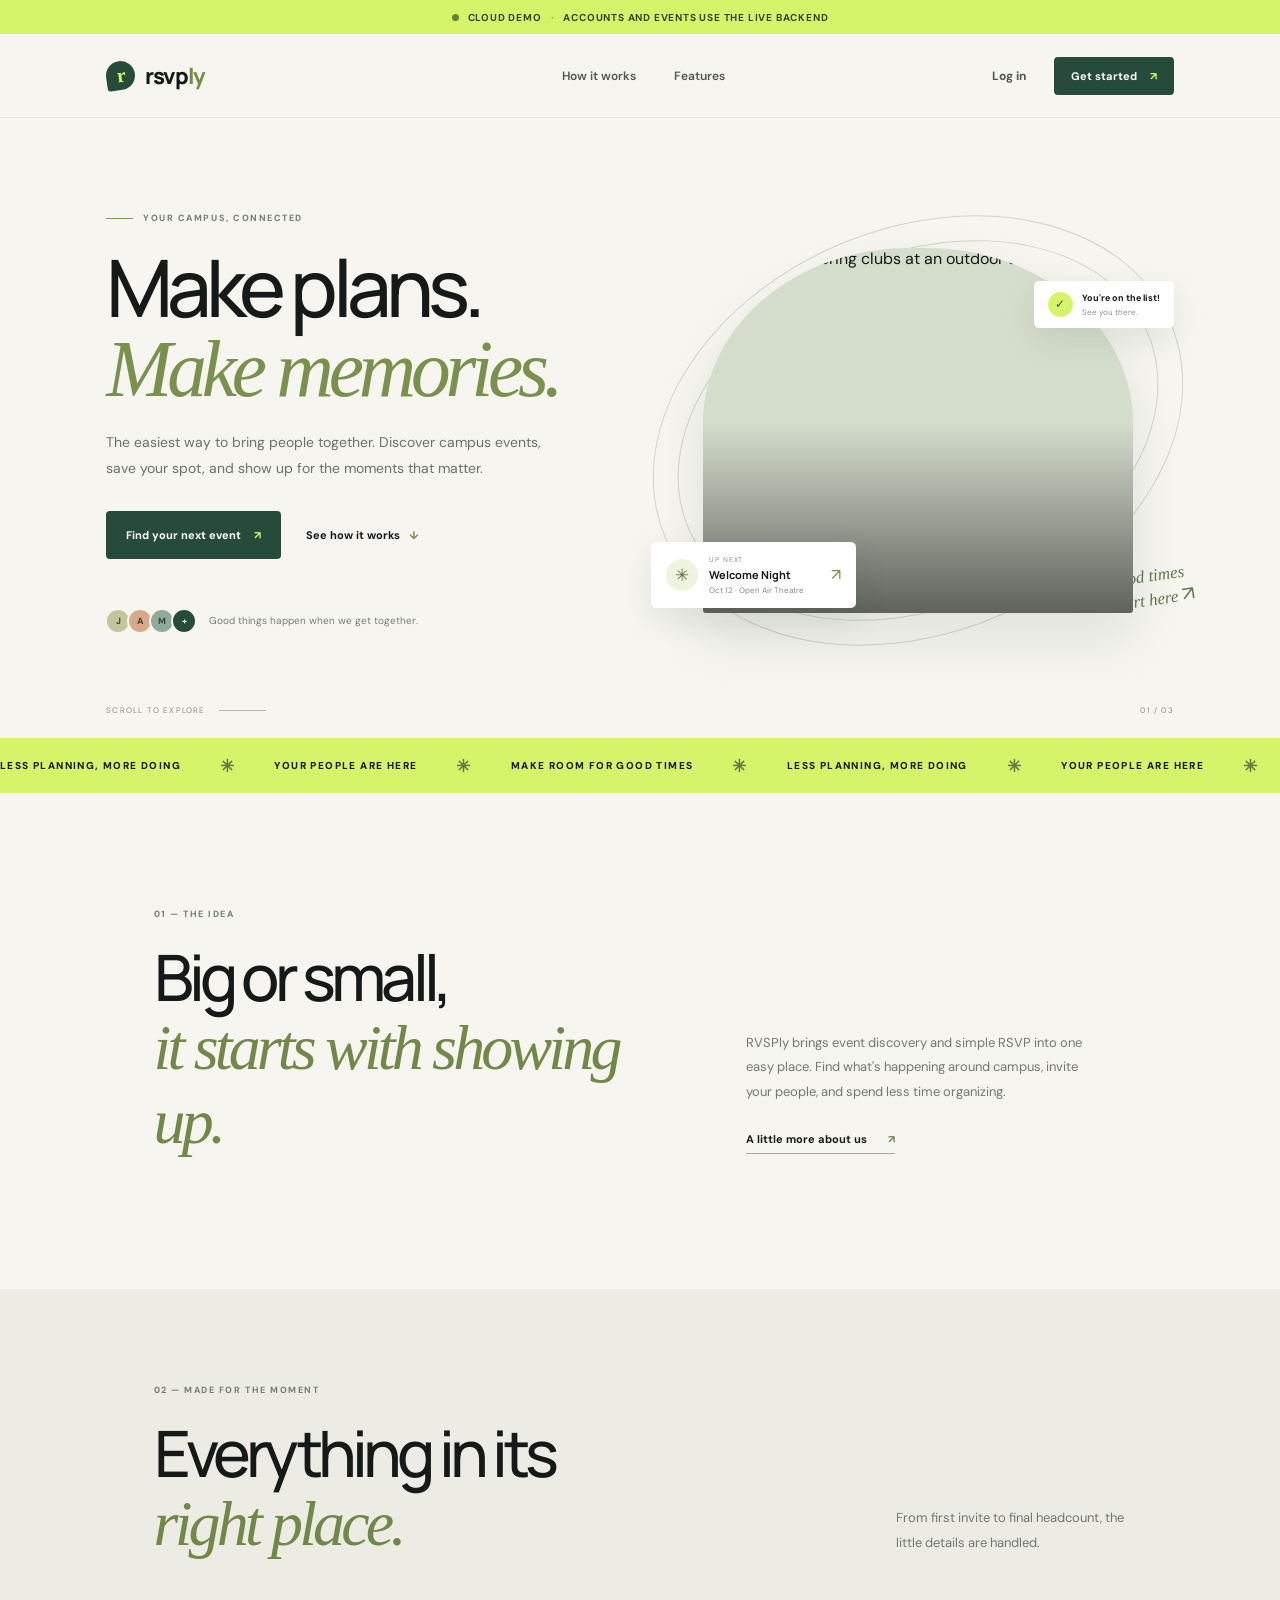
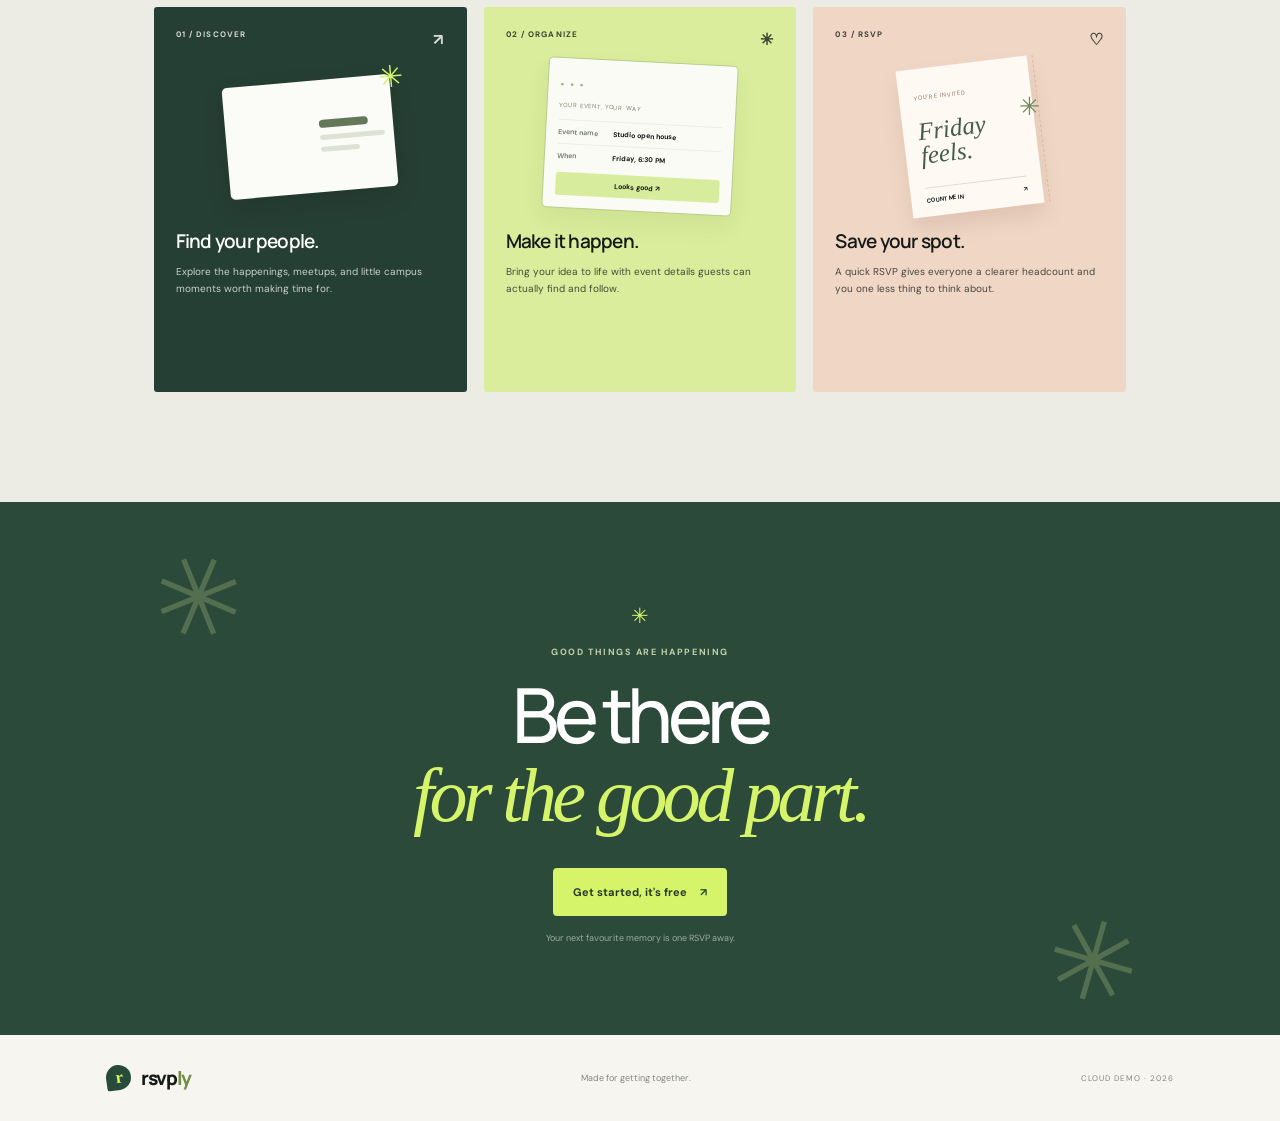
==== commit 754027e9: "Update cloud demo messaging" ====
--- a/frontend/html/index.html
+++ b/frontend/html/index.html
@@ -12,7 +12,7 @@
   <link rel="stylesheet" href="../style/main.css">
 </head>
 <body>
-  <div class="demo-banner"><span class="status-dot"></span> Frontend preview <span class="banner-divider">·</span> Backend integration is the next project phase</div>
+  <div class="demo-banner"><span class="status-dot"></span> Cloud demo <span class="banner-divider">·</span> Accounts and events use the live backend</div>
   <header class="site-header">
     <a class="brand" href="index.html" aria-label="RVSPly home"><span class="brand-mark">r</span><span>rsvp<span class="brand-accent">ly</span></span></a>
     <nav class="nav-links" aria-label="Main navigation"><a href="#how-it-works">How it works</a><a href="#features">Features</a></nav>
@@ -29,10 +29,10 @@
     <section class="feature-section section-wrap" id="features"><div class="section-heading"><div><div class="section-kicker">02 — MADE FOR THE MOMENT</div><h2>Everything in its<br><em>right place.</em></h2></div><p>From first invite to final headcount, the little details are handled.</p></div><div class="feature-grid"><article class="feature-card feature-dark"><div class="feature-top"><span>01 / DISCOVER</span><span class="feature-symbol">↗</span></div><div class="feature-art discover-art"><div class="mini-event"><div class="mini-image"></div><div class="mini-lines"><i></i><i></i><i></i></div><span class="mini-star">✳</span></div></div><h3>Find your people.</h3><p>Explore the happenings, meetups, and little campus moments worth making time for.</p></article><article class="feature-card feature-lime"><div class="feature-top"><span>02 / ORGANIZE</span><span class="feature-symbol">✳</span></div><div class="feature-art organize-art"><div class="organize-window"><span class="window-dots">● ● ●</span><span class="window-title">YOUR EVENT, YOUR WAY</span><div class="window-row"><b>Event name</b><i>Studio open house</i></div><div class="window-row"><b>When</b><i>Friday, 6:30 PM</i></div><div class="window-button">Looks good ↗</div></div></div><h3>Make it happen.</h3><p>Bring your idea to life with event details guests can actually find and follow.</p></article><article class="feature-card feature-peach"><div class="feature-top"><span>03 / RSVP</span><span class="feature-symbol">♡</span></div><div class="feature-art rsvp-art"><div class="ticket-card"><span>YOU'RE INVITED</span><b>Friday<br>feels.</b><div class="ticket-bottom"><span>COUNT ME IN</span><span>↗</span></div></div><span class="ticket-spark">✳</span></div><h3>Save your spot.</h3><p>A quick RSVP gives everyone a clearer headcount and you one less thing to think about.</p></article></div></section>
     <section class="closing-cta"><div class="cta-spark">✳</div><div class="section-kicker">GOOD THINGS ARE HAPPENING</div><h2>Be there<br><em>for the good part.</em></h2><button class="btn btn-light btn-large" id="bottomGetStarted">Get started, it's free <span>↗</span></button><span class="cta-note">Your next favourite memory is one RSVP away.</span><div class="cta-doodle doodle-left">✳</div><div class="cta-doodle doodle-right">✳</div></section>
   </main>
-  <footer class="site-footer"><a class="brand footer-brand" href="index.html"><span class="brand-mark">r</span><span>rsvp<span class="brand-accent">ly</span></span></a><span>Made for getting together.</span><span>FRONTEND PREVIEW · 2026</span></footer>
+  <footer class="site-footer"><a class="brand footer-brand" href="index.html"><span class="brand-mark">r</span><span>rsvp<span class="brand-accent">ly</span></span></a><span>Made for getting together.</span><span>CLOUD DEMO · 2026</span></footer>
 
-  <div id="loginModal" class="modal-overlay"><section class="modal-box" role="dialog" aria-modal="true" aria-labelledby="loginTitle"><button class="modal-close" id="cancelLogin" aria-label="Close">×</button><div class="modal-kicker">WELCOME BACK</div><h2 id="loginTitle">Good to see you.</h2><p>Sign in and see what's happening.</p><label for="loginUsername">Username</label><input id="loginUsername" type="text" placeholder="Your username" autocomplete="username"><label for="loginPassword">Password</label><input id="loginPassword" type="password" placeholder="Your password" autocomplete="current-password"><button id="confirmLogin" class="btn btn-primary modal-submit">Log in <span>↗</span></button><div class="modal-footer">New to RVSPly? <a href="#" id="openRegisterLink">Create an account</a></div><p class="demo-caption">Preview mode: demo account details stay in this browser.</p></section></div>
-  <div id="registerModal" class="modal-overlay"><section class="modal-box" role="dialog" aria-modal="true" aria-labelledby="registerTitle"><button class="modal-close" id="cancelRegister" aria-label="Close">×</button><div class="modal-kicker">COME ON IN</div><h2 id="registerTitle">Let's make plans.</h2><p>Create a preview account to explore the frontend.</p><label for="regUsername">Name</label><input id="regUsername" type="text" placeholder="What should we call you?" autocomplete="name"><label for="regEmail">Email</label><input id="regEmail" type="email" placeholder="you@example.com" autocomplete="email"><label for="regPassword">Password</label><input id="regPassword" type="password" placeholder="Create a password" autocomplete="new-password"><button id="confirmRegister" class="btn btn-primary modal-submit">Create account <span>↗</span></button><div class="modal-footer">Already joined? <a href="#" id="openLoginLink">Log in</a></div><p class="demo-caption">Preview account is saved locally; no backend is connected yet.</p></section></div>
+  <div id="loginModal" class="modal-overlay"><section class="modal-box" role="dialog" aria-modal="true" aria-labelledby="loginTitle"><button class="modal-close" id="cancelLogin" aria-label="Close">×</button><div class="modal-kicker">WELCOME BACK</div><h2 id="loginTitle">Good to see you.</h2><p>Sign in and see what's happening.</p><label for="loginUsername">Username</label><input id="loginUsername" type="text" placeholder="Your username" autocomplete="username"><label for="loginPassword">Password</label><input id="loginPassword" type="password" placeholder="Your password" autocomplete="current-password"><button id="confirmLogin" class="btn btn-primary modal-submit">Log in <span>↗</span></button><div class="modal-footer">New to RVSPly? <a href="#" id="openRegisterLink">Create an account</a></div><p class="demo-caption">Sign-in is handled by the RVSPly cloud API.</p></section></div>
+  <div id="registerModal" class="modal-overlay"><section class="modal-box" role="dialog" aria-modal="true" aria-labelledby="registerTitle"><button class="modal-close" id="cancelRegister" aria-label="Close">×</button><div class="modal-kicker">COME ON IN</div><h2 id="registerTitle">Let's make plans.</h2><p>Create an account to manage events and RSVPs.</p><label for="regUsername">Name</label><input id="regUsername" type="text" placeholder="What should we call you?" autocomplete="name"><label for="regEmail">Email</label><input id="regEmail" type="email" placeholder="you@example.com" autocomplete="email"><label for="regPassword">Password</label><input id="regPassword" type="password" placeholder="Create a password" autocomplete="new-password"><button id="confirmRegister" class="btn btn-primary modal-submit">Create account <span>↗</span></button><div class="modal-footer">Already joined? <a href="#" id="openLoginLink">Log in</a></div><p class="demo-caption">Your account is stored in the cloud database.</p></section></div>
   <script src="../script/config.js"></script><script src="../script/main.js"></script>
 </body>
-</html>+</html>
